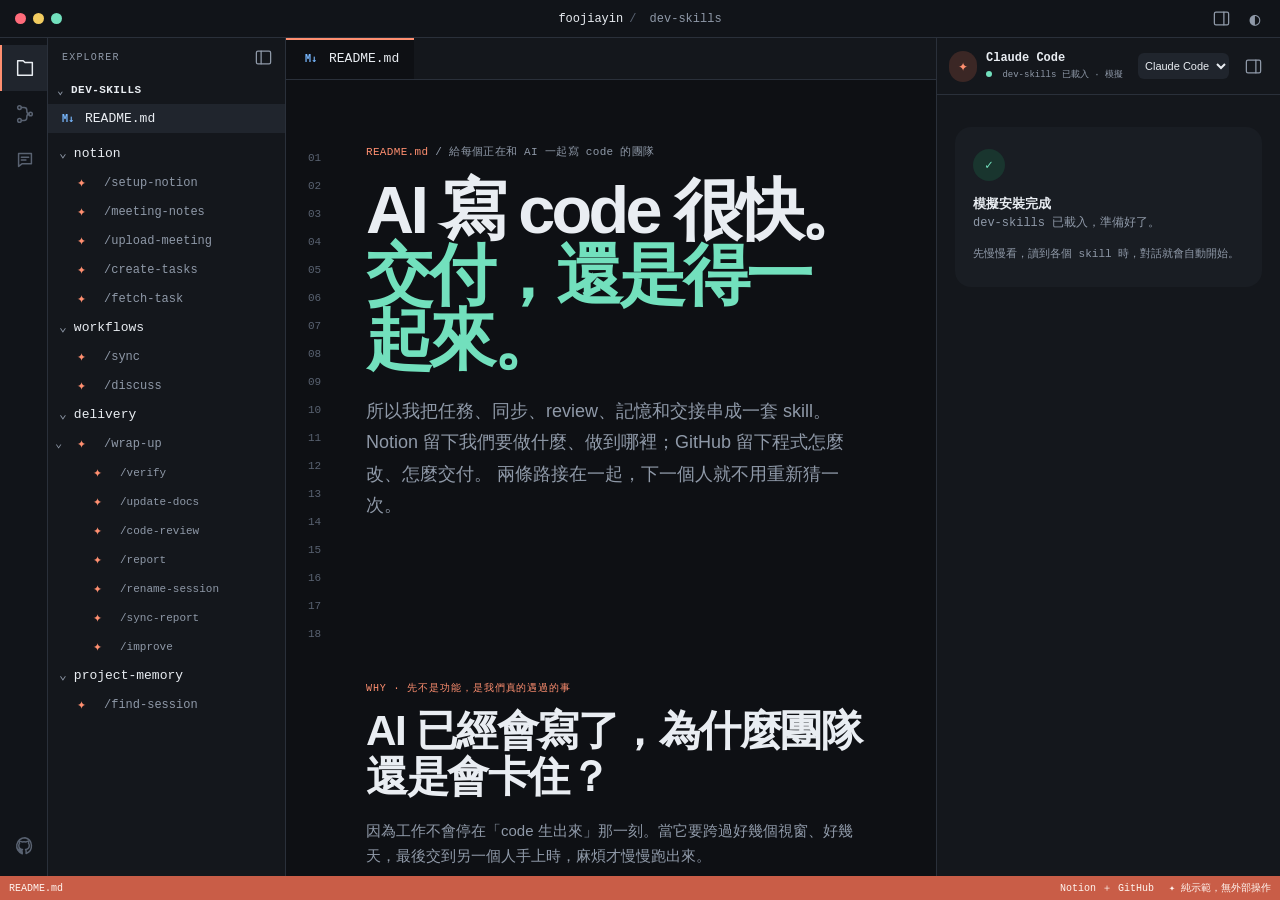
==== docs/site/index.html @ 4b20098b "site: publish interactive dev-skills guide" ====
<!DOCTYPE html>
<html lang="zh-Hant">
  <head>
    <meta charset="utf-8" />
    <meta name="viewport" content="width=device-width, initial-scale=1" />
    <meta
      name="description"
      content="dev-skills：把團隊協作護欄裝進 AI coding 工作流。"
    />
    <title>dev-skills — AI coding 的協作工作台</title>
    <link rel="stylesheet" href="styles.css" />
    <link rel="stylesheet" href="markdown-view.css" />
  </head>
  <body>
    <a class="skip-link" href="#workspace">跳到主要內容</a>
    <header class="titlebar">
      <div class="traffic-lights" aria-hidden="true"><i></i><i></i><i></i></div>
      <div class="titlebar__title">
        <span>foojiayin</span><b>/</b> dev-skills
      </div>
      <div class="titlebar__controls">
        <button class="panel-toggle panel-toggle--chat" type="button" data-toggle-panel="chat" aria-controls="claude-chat" aria-expanded="true" aria-label="收合對話欄" title="收合對話欄">
          <svg viewBox="0 0 24 24" aria-hidden="true"><rect x="3" y="4" width="18" height="16" rx="2"/><path d="M15 4v16"/></svg>
        </button>
        <button
          class="theme-toggle"
          type="button"
          aria-label="切換至 Catppuccin Latte"
          title="原版深色 · 切換至 Catppuccin Latte"
        >
          <span aria-hidden="true">◐</span>
        </button>
      </div>
    </header>

    <main id="workspace" class="workspace">
      <aside class="activitybar" aria-label="主要導覽">
        <button
          class="activitybar__button is-active"
          type="button"
          data-toggle-panel="explorer"
          aria-controls="skill-explorer"
          aria-expanded="true"
          aria-label="檔案總管"
          title="檔案總管"
        >
          <svg viewBox="0 0 24 24" aria-hidden="true">
            <path d="M4 4h6l2 2h8v14H4z" />
          </svg>
        </button>
        <button
          class="activitybar__button"
          type="button"
          data-jump="workflow"
          aria-label="工作流程"
          title="工作流程"
        >
          <svg viewBox="0 0 24 24" aria-hidden="true">
            <circle cx="6" cy="5" r="2" />
            <circle cx="18" cy="12" r="2" />
            <circle cx="6" cy="19" r="2" />
            <path
              d="M8 5h3a3 3 0 0 1 3 3v1a3 3 0 0 0 3 3M8 19h3a3 3 0 0 0 3-3v-1a3 3 0 0 1 3-3"
            />
          </svg>
        </button>
        <button
          class="activitybar__button"
          type="button"
          data-jump="chat"
          aria-label="Claude Code 對話"
          title="Claude Code 對話"
        >
          <svg viewBox="0 0 24 24" aria-hidden="true">
            <path d="M5 5h14v11H9l-4 3z" />
            <path d="M8 9h8M8 12h5" />
          </svg>
        </button>
        <a
          class="activitybar__button activitybar__button--bottom"
          href="https://github.com/FooJiaYin/dev-skills"
          target="_blank"
          rel="noreferrer"
          aria-label="開啟 GitHub"
          title="GitHub"
        >
          <svg viewBox="0 0 24 24" aria-hidden="true">
            <path
              d="M12 3a9 9 0 0 0-3 17.5v-2.2c-2.5.5-3-1.1-3-1.1-.4-1-.9-1.3-.9-1.3-.7-.5 0-.5 0-.5.8.1 1.2.8 1.2.8.7 1.2 1.9.9 2.4.7.1-.5.3-.9.6-1.1-2-.2-4.1-1-4.1-4.4 0-1 .3-1.8.9-2.4-.1-.2-.4-1.1.1-2.3 0 0 .7-.2 2.5.9a8.5 8.5 0 0 1 4.5 0c1.7-1.1 2.5-.9 2.5-.9.5 1.2.2 2.1.1 2.3.6.6.9 1.4.9 2.4 0 3.4-2.1 4.2-4.1 4.4.3.3.6.8.6 1.6v2.8A9 9 0 0 0 12 3Z"
            />
          </svg>
        </a>
      </aside>

      <aside class="explorer" id="skill-explorer" aria-label="內容導覽">
        <div class="pane-title">EXPLORER<button class="pane-collapse" type="button" data-toggle-panel="explorer" aria-controls="skill-explorer" aria-expanded="true" aria-label="收合檔案總管" title="收合檔案總管"><svg viewBox="0 0 24 24" aria-hidden="true"><rect x="3" y="4" width="18" height="16" rx="2"/><path d="M9 4v16"/></svg></button></div>
        <div class="repo-name"><span>⌄</span> DEV-SKILLS</div>
        <nav class="file-tree" aria-label="Skill 與相關文件">
          <div class="explorer-shortcuts">
            <a class="file is-active" href="#welcome" data-scene="welcome"
              ><span class="file__icon md-icon" aria-hidden="true">M↓</span
              >README.md</a
            >
          </div>
          <div id="demo-files"></div>
        </nav>
      </aside>

      <section class="editor" aria-label="互動內容">
        <div class="document-bar" role="tablist" aria-label="編輯器文件">
          <div class="editor-tab-item">
            <button
              type="button"
              class="editor-tab"
              id="tab-story"
              role="tab"
              aria-selected="true"
              aria-controls="story-panel"
              data-editor-tab="story"
            >
              <span class="md-icon">M↓</span><span>README.md</span>
            </button>
          </div>
        </div>

        <div
          class="editor__scroll"
          id="story-panel"
          role="tabpanel"
          aria-labelledby="tab-story"
          tabindex="0"
        >
          <section
            class="scene is-active"
            id="welcome"
            data-scene-panel="welcome"
            tabindex="-1"
          >
            <div class="line-numbers" aria-hidden="true">
              01<br />02<br />03<br />04<br />05<br />06<br />07<br />08<br />09<br />10<br />11<br />12<br />13<br />14<br />15<br />16<br />17<br />18
            </div>
            <div class="scene__content hero">
              <div class="eyebrow">
                <span>README.md</span> / 給每個正在和 AI 一起寫 code 的團隊
              </div>
              <h1>AI 寫 code 很快。<br /><em>交付，還是得一起來。</em></h1>
              <p class="hero__lede">
                所以我把任務、同步、review、記憶和交接串成一套 skill。 Notion
                留下我們要做什麼、做到哪裡；GitHub 留下程式怎麼改、怎麼交付。
                兩條路接在一起，下一個人就不用重新猜一次。
              </p>
              <section class="why-block" aria-labelledby="why-title">
                <div class="section-kicker">
                  WHY · 先不是功能，是我們真的遇過的事
                </div>
                <h2 id="why-title">AI 已經會寫了，為什麼團隊還是會卡住？</h2>
                <p>
                  因為工作不會停在「code
                  生出來」那一刻。當它要跨過好幾個視窗、好幾天，最後交到另一個人手上時，麻煩才慢慢跑出來。
                </p>
                <div class="pain-map">
                  <article>
                    <div class="pain-visual pain-visual--files">
                      <i></i><i></i><i></i><b>×</b>
                    </div>

                    <h3>改動突然不見</h3>
                    <p>
                      AI
                      很聽話，但一句「幫我處理」可能讓它選到最快、也最危險的解法。
                    </p>
                  </article>
                  <article>
                    <div class="pain-visual pain-visual--diff">
                      <i></i><i></i><i></i><i></i>
                    </div>

                    <h3>review 開始塞車</h3>
                    <p>code 一下子變多了，真正需要判斷的地方反而更難被看見。</p>
                  </article>
                  <article>
                    <div class="pain-visual pain-visual--memory">
                      <i>A</i><i>…</i><i>?</i>
                    </div>

                    <h3>換個 session 就斷線</h3>
                    <p>昨天談過的取捨、還沒回答的問題，今天又得重新猜一次。</p>
                  </article>
                  <article>
                    <div class="pain-visual pain-visual--board">
                      <i>?</i><i>?</i><i>?</i>
                    </div>

                    <h3>任務還停在昨天</h3>
                    <p>
                      repo
                      裡其實做完了，但團隊看的任務頁沒有結果，也不知道怎麼接。
                    </p>
                  </article>
                </div>
              </section>

              <section class="beliefs" aria-labelledby="beliefs-title">
                <div class="section-kicker">
                  CORE · 我想做的，不是再加一份規定
                </div>
                <h2 id="beliefs-title">把協作變成 AI 真的走得完的路。</h2>
                <div class="belief-system">
                  <div class="belief-system__center">
                    <span>✦</span><b>團隊的工作流</b><small>裝在 AI 身上</small>
                  </div>
                  <article>
                    <b>靠流程，不靠誰剛好記得</b>
                    <p>開工、驗證、交接都有下一步。</p>
                  </article>
                  <article>
                    <b>不只把事情做好，也交付好</b>
                    <p>為多人、多天、多視窗留下接手點。</p>
                  </article>
                  <article>
                    <b>skill 彼此接得起來</b>
                    <p>單獨叫可以，完整走一圈也可以。</p>
                  </article>
                  <article>
                    <b>能算的，就不要叫模型猜</b>
                    <p>狀態、diff、驗證交給程式確認。</p>
                  </article>
                  <article>
                    <b>每次摩擦，都能讓流程變好</b>
                    <p>不是怪人或怪 AI，而是回頭改護欄。</p>
                  </article>
                  <article>
                    <b>跨工具，但脈絡不斷掉</b>
                    <p>Claude Code、Codex、git 和 Notion 接成一段。</p>
                  </article>
                </div>
              </section>

              <div class="lifecycle-heading">
                <div class="section-kicker">
                  WHY · 一份工作，兩條都要接得上的路
                </div>
                <h2>工作從哪裡來，結果就回到哪裡。</h2>
                <p class="scene__intro">
                  需求先進 Notion，帶著背景到 repo 裡工作。GitHub
                  接住程式的同步、檢查與交付，最後把結果帶回原本的任務。
                </p>
              </div>
              <div
                class="lifecycle-graph"
                aria-label="需求進入 Notion，在 repo 工作時分支到 GitHub 操作，成果再回到 Notion"
              >
                <div class="lifecycle-map lifecycle-main-path">
                  <article class="lifecycle-node lifecycle-node--source">
                    <i>會</i><b>會議／需求</b><small>一句承諾先有出處</small>
                  </article>
                  <div class="lifecycle-command">
                    <span>→</span>/create-tasks
                  </div>
                  <article class="lifecycle-node lifecycle-node--notion">
                    <i>N</i><b>Notion task</b><small>背景與選定方案</small>
                  </article>
                  <div class="lifecycle-command"><span>→</span>/fetch-task</div>
                  <article class="lifecycle-node lifecycle-node--work">
                    <i>⌘</i><b>在 repo 工作</b><small>帶著脈絡動手</small>
                  </article>
                  <div class="lifecycle-command">
                    <span>→</span>/sync-report
                  </div>
                  <article class="lifecycle-node lifecycle-node--result">
                    <i>✓</i><b>結果回到 Notion</b
                    ><small>報告 · 進度 · GitHub 連結</small>
                  </article>
                </div>
                <svg
                  class="lifecycle-branch-lines"
                  viewBox="0 0 1000 420"
                  preserveAspectRatio="none"
                  aria-hidden="true"
                >
                  <defs>
                    <marker
                      id="branch-arrow"
                      viewBox="0 0 10 10"
                      refX="8"
                      refY="5"
                      markerWidth="6"
                      markerHeight="6"
                      orient="auto-start-reverse"
                    >
                      <path d="M 0 0 L 10 5 L 0 10 z" fill="currentColor" />
                    </marker>
                  </defs>
                  <path
                    class="branch-out"
                    d="M 640 146 V 174 Q 640 192 620 192 H 176 Q 158 192 158 210 V 257"
                    marker-end="url(#branch-arrow)"
                  />
                  <path
                    class="branch-back"
                    d="M 842 262 V 230 Q 842 217 867 217 H 914 Q 938 217 938 193 V 153"
                    marker-end="url(#branch-arrow)"
                  />
                  <circle cx="640" cy="146" r="4" />
                </svg>
                <div class="github-branch-caption">
                  <span>⑂</span><b>GitHub</b
                  ><small>在 repo 工作時，也接上團隊的程式進度</small>
                </div>
                <div class="github-branch-path">
                  <article class="branch-node">
                    <i>↻</i><b>開工同步</b><small>/sync</small>
                    <p>拿到隊友的最新進度</p>
                  </article>
                  <span class="branch-step-arrow">→</span>
                  <article class="branch-node">
                    <i>✦</i><b>實作與檢查</b
                    ><small>/verify · /code-review</small>
                    <p>修改與證據一起留下</p>
                  </article>
                  <span class="branch-step-arrow">→</span>
                  <article class="branch-node branch-node--done">
                    <i>⑂</i><b>commit／PR</b><small>/wrap-up</small>
                    <p>把這輪成果交出去</p>
                  </article>
                </div>
                <div class="branch-return-label">
                  ↗ 程式版本與檢查結果，接回原任務
                </div>
                <div class="lifecycle-return">
                  <span>下一次工作，從更新後的任務繼續</span>
                </div>
              </div>
              <p class="lifecycle-note">
                例如：Notion 已回填，不代表程式已 push；GitHub 已開
                PR，也不代表正式網站已部署。流程會把這些分開交代。
              </p>
              <div class="status-strip" aria-label="專案狀態">
                <span><i class="status-icon">✓</i> safe defaults</span>
                <span><i class="status-icon">⌘</i> Claude Code + Codex</span>
                <span><i class="status-icon">↻</i> 從摩擦持續改進</span>
              </div>
            </div>
          </section>

          <div id="demo-chapters"></div>
          <noscript
            ><p class="scene__intro">
              請啟用 JavaScript，以閱讀全部 skill 示範與自動播放對話。
            </p></noscript
          >
        </div>
        <div class="editor-documents"></div>
      </section>

      <aside
        class="agent-panel is-reading"
        id="claude-chat"
        aria-label="Claude Code 對話示意"
      >
        <div class="chat-header">
          <div class="chat-header__mark">✦</div>
          <div>
            <b class="chat-host-name">Claude Code</b
            ><small><i></i> dev-skills 已載入 · 模擬</small>
          </div>
          <label class="host-picker"
            ><span class="sr-only">切換對話示範工具</span
            ><select data-host-picker>
              <option value="claude">Claude Code</option>
              <option value="codex">Codex</option>
            </select></label
          >
          <button
            type="button"
            class="chat-reset"
            aria-label="重新播放這個 demo"
            title="重新播放"
          >
            ↻
          </button>
          <button class="chat-panel-close" type="button" data-toggle-panel="chat" aria-controls="claude-chat" aria-expanded="true" aria-label="收合對話欄" title="收合對話欄"><svg viewBox="0 0 24 24" aria-hidden="true"><rect x="3" y="4" width="18" height="16" rx="2"/><path d="M15 4v16"/></svg></button>
        </div>
        <div class="chat-context">
          <span>正在示範</span><b id="chat-skill"></b>
        </div>
        <div class="chat-lifecycle" aria-label="目前所在的工作階段">
          <span
            data-stage="source"
            title="會議與需求"
            aria-label="會議與需求"
          ></span
          ><span data-stage="task" title="任務" aria-label="任務"></span
          ><span
            data-stage="work"
            title="實作與檢查"
            aria-label="實作與檢查"
          ></span
          ><span data-stage="result" title="交付" aria-label="交付"></span>
        </div>
        <div class="chat-ready" role="status">
          <span class="ready-mark" aria-hidden="true">✓</span
          ><b>模擬安裝完成</b>
          <p>dev-skills 已載入，準備好了。</p>
          <small>先慢慢看，讀到各個 skill 時，對話就會自動開始。</small>
        </div>
        <div
          class="chat-thread"
          role="log"
          aria-label="示範對話"
          aria-live="off"
        ></div>
        <div class="chat-playback">
          <button type="button" class="chat-pause">暫停</button
          ><button type="button" class="chat-complete">立即顯示完整對話</button>
        </div>
        <div class="chat-compose">
          <span>›</span>
          <div>使用者輸入也會自動演出</div>
        </div>
        <p class="chat-source">
          琢奧 ERP 示範對話 · 資料皆為虛構，不會執行真實操作。
        </p>
        <div class="sr-only playback-announcement" aria-live="polite"></div>
      </aside>
    </main>

    <footer class="statusbar">
      <div>
        <span id="status-page" hidden></span><span id="demo-progress">README.md</span><span id="status-skill" hidden></span>
      </div>
      <div><span>Notion ＋ GitHub</span><span>✦ 純示範，無外部操作</span></div>
    </footer>
    <template id="review-team-template">
      <div class="review-team">
        <article class="role-card" style="--role-color: var(--orange)">
          <header>
            <svg class="role-portrait" viewBox="0 0 76 84" aria-hidden="true">
              <rect
                width="76"
                height="84"
                rx="18"
                fill="currentColor"
                opacity=".13"
              />
              <path d="M8 84Q10 61 30 61H46Q67 62 69 84" fill="currentColor" />
              <path d="M31 53V65Q38 73 45 65V53" fill="#c98f72" />
              <ellipse cx="38" cy="36" rx="19" ry="24" fill="#edbd9d" />
              <path
                d="M18 31Q16 8 38 10Q60 9 58 33L51 22L24 24Z"
                fill="#34343e"
              />
              <path
                d="M29 37h2m14 0h2"
                stroke="#34343e"
                stroke-width="3"
                stroke-linecap="round"
              />
              <path
                d="M33 48q5 4 10 0"
                stroke="#865849"
                stroke-width="2"
                fill="none"
                stroke-linecap="round"
              />
              <g fill="none" stroke="#34343e" stroke-width="1.8">
                <rect x="23" y="32" width="13" height="11" rx="4" />
                <rect x="40" y="32" width="13" height="11" rx="4" />
                <path d="M36 36h4" />
              </g>
            </svg>
            <div>
              <h3>錯誤與安全</h3>
              <p>輸入、權限、失敗處理</p>
            </div>
          </header>
        </article>
        <article class="role-card" style="--role-color: var(--mint)">
          <header>
            <svg class="role-portrait" viewBox="0 0 76 84" aria-hidden="true">
              <rect
                width="76"
                height="84"
                rx="18"
                fill="currentColor"
                opacity=".13"
              />
              <path d="M8 84Q10 61 30 61H46Q67 62 69 84" fill="currentColor" />
              <path d="M31 53V65Q38 73 45 65V53" fill="#c98f72" />
              <ellipse cx="38" cy="36" rx="19" ry="24" fill="#c98f72" />
              <path
                d="M17 53V28Q17 7 38 10Q62 7 60 31V55L51 44V25L24 26V46Z"
                fill="#34343e"
              />
              <path
                d="M29 37h2m14 0h2"
                stroke="#34343e"
                stroke-width="3"
                stroke-linecap="round"
              />
              <path
                d="M33 48q5 4 10 0"
                stroke="#865849"
                stroke-width="2"
                fill="none"
                stroke-linecap="round"
              />
            </svg>
            <div>
              <h3>程式品質</h3>
              <p>結構、重複、維護</p>
            </div>
          </header>
        </article>
        <article class="role-card" style="--role-color: var(--blue)">
          <header>
            <svg class="role-portrait" viewBox="0 0 76 84" aria-hidden="true">
              <rect
                width="76"
                height="84"
                rx="18"
                fill="currentColor"
                opacity=".13"
              />
              <path d="M8 84Q10 61 30 61H46Q67 62 69 84" fill="currentColor" />
              <path d="M31 53V65Q38 73 45 65V53" fill="#c98f72" />
              <ellipse cx="38" cy="36" rx="19" ry="24" fill="#edbd9d" />
              <path
                d="M18 29L20 16L31 19L36 9L45 16L54 14L59 31L49 23L23 29Z"
                fill="#34343e"
              />
              <path
                d="M29 37h2m14 0h2"
                stroke="#34343e"
                stroke-width="3"
                stroke-linecap="round"
              />
              <path
                d="M33 48q5 4 10 0"
                stroke="#865849"
                stroke-width="2"
                fill="none"
                stroke-linecap="round"
              />
            </svg>
            <div>
              <h3>專案規則</h3>
              <p>檔案位置、命名、慣例</p>
            </div>
          </header>
        </article>
        <article class="role-card" style="--role-color: var(--violet)">
          <header>
            <svg class="role-portrait" viewBox="0 0 76 84" aria-hidden="true">
              <rect
                width="76"
                height="84"
                rx="18"
                fill="currentColor"
                opacity=".13"
              />
              <path d="M8 84Q10 61 30 61H46Q67 62 69 84" fill="currentColor" />
              <path d="M31 53V65Q38 73 45 65V53" fill="#c98f72" />
              <ellipse cx="38" cy="36" rx="19" ry="24" fill="#c98f72" />
              <path
                d="M17 31Q12 20 21 15Q22 6 33 11Q47 5 51 14Q65 15 58 32L50 22L25 24Z"
                fill="#34343e"
              />
              <path
                d="M29 37h2m14 0h2"
                stroke="#34343e"
                stroke-width="3"
                stroke-linecap="round"
              />
              <path
                d="M33 48q5 4 10 0"
                stroke="#865849"
                stroke-width="2"
                fill="none"
                stroke-linecap="round"
              />
            </svg>
            <div>
              <h3>計畫對照</h3>
              <p>需求與實作是否一致</p>
            </div>
          </header>
        </article>
        <article class="role-card" style="--role-color: var(--yellow)">
          <header>
            <svg class="role-portrait" viewBox="0 0 76 84" aria-hidden="true">
              <rect
                width="76"
                height="84"
                rx="18"
                fill="currentColor"
                opacity=".13"
              />
              <path d="M8 84Q10 61 30 61H46Q67 62 69 84" fill="currentColor" />
              <path d="M31 53V65Q38 73 45 65V53" fill="#c98f72" />
              <ellipse cx="38" cy="36" rx="19" ry="24" fill="#edbd9d" />
              <path
                d="M17 29Q19 11 36 11Q58 8 59 31L52 22L24 27Z"
                fill="#34343e"
              />
              <path
                d="M29 37h2m14 0h2"
                stroke="#34343e"
                stroke-width="3"
                stroke-linecap="round"
              />
              <path
                d="M33 48q5 4 10 0"
                stroke="#865849"
                stroke-width="2"
                fill="none"
                stroke-linecap="round"
              />
              <g fill="none" stroke="#34343e" stroke-width="1.8">
                <rect x="23" y="32" width="13" height="11" rx="4" />
                <rect x="40" y="32" width="13" height="11" rx="4" />
                <path d="M36 36h4" />
              </g>
            </svg>
            <div>
              <h3>修改脈絡</h3>
              <p>歷史決定與影響</p>
            </div>
          </header>
        </article>
        <article class="role-card" style="--role-color: var(--danger)">
          <header>
            <svg class="role-portrait" viewBox="0 0 76 84" aria-hidden="true">
              <rect
                width="76"
                height="84"
                rx="18"
                fill="currentColor"
                opacity=".13"
              />
              <path d="M8 84Q10 61 30 61H46Q67 62 69 84" fill="currentColor" />
              <path d="M31 53V65Q38 73 45 65V53" fill="#c98f72" />
              <ellipse cx="38" cy="36" rx="19" ry="24" fill="#c98f72" />
              <path
                d="M20 30Q15 14 32 11L53 14L60 28L52 25L26 28Z"
                fill="#34343e"
              />
              <path
                d="M29 37h2m14 0h2"
                stroke="#34343e"
                stroke-width="3"
                stroke-linecap="round"
              />
              <path
                d="M33 48q5 4 10 0"
                stroke="#865849"
                stroke-width="2"
                fill="none"
                stroke-linecap="round"
              />
              <path
                d="M15 39V29a23 23 0 0 1 46 0v10M15 36v10m46-10v10"
                stroke="currentColor"
                stroke-width="5"
                fill="none"
              />
            </svg>
            <div>
              <h3>效能</h3>
              <p>資料量與等待時間</p>
            </div>
          </header>
        </article>
      </div>
    </template>
    <script src="demos/setup-notion.js"></script>
    <script src="demos/meeting-notes.js"></script>
    <script src="demos/upload-meeting.js"></script>
    <script src="demos/create-tasks.js"></script>
    <script src="demos/sync.js"></script>
    <script src="demos/fetch-task.js"></script>
    <script src="demos/discuss.js"></script>
    <script src="demos/wrap-up.js"></script>
    <script src="demos/verify.js"></script>
    <script src="demos/update-docs.js"></script>
    <script src="demos/code-review.js"></script>
    <script src="demos/report.js"></script>
    <script src="demos/rename-session.js"></script>
    <script src="demos/sync-report.js"></script>
    <script src="demos/find-session.js"></script>
    <script src="demos/improve.js"></script>
    <script src="visuals.js"></script>
    <script src="methods.js"></script>
    <script src="markdown-view.js"></script>
    <script src="app.js"></script>
  </body>
</html>
---- docs/site/styles.css ----
:root {
  /* Original dark palette: charcoal, coral and mint. */
  --bg: #0e1014;
  --chrome: #111419;
  --panel: #14171c;
  --panel-2: #191d23;
  --panel-3: #20252d;
  --border: #2a303a;
  --text: #e9edf2;
  --muted: #8f99a8;
  --faint: #596271;
  --accent: #ff8f70;
  --mint: #72e0bd;
  --blue: #78b8ff;
  --yellow: #f2cc60;
  --danger: #ff6b7a;
  --orange: #f1b68e;
  --violet: #d5b2dc;
  --on-accent: #25110d;
  --on-color: #0b211a;
  --status-bg: #c95d47;
  --status-text: #fff5f0;
  --sidebar: 238px;
  --agent: 344px;
  --activity: 48px;
  --titlebar: 38px;
  --statusbar: 24px;
  color-scheme: dark;
}

* { box-sizing: border-box; }
html { height: 100%; scroll-behavior: smooth; }
body {
  --accent-soft: color-mix(in srgb, var(--accent) 12%, var(--panel));
  --mint-soft: color-mix(in srgb, var(--mint) 12%, var(--panel));
  --blue-soft: color-mix(in srgb, var(--blue) 12%, var(--panel));
  --yellow-soft: color-mix(in srgb, var(--yellow) 12%, var(--panel));
  --danger-soft: color-mix(in srgb, var(--danger) 12%, var(--panel));
  --accent-border: color-mix(in srgb, var(--accent) 45%, var(--border));
  --mint-border: color-mix(in srgb, var(--mint) 45%, var(--border));
  margin: 0;
  height: 100%;
  overflow: hidden;
  color: var(--text);
  background: var(--bg);
  font-family: ui-monospace, SFMono-Regular, Menlo, Monaco, Consolas, "Liberation Mono", monospace;
  font-size: 13px;
}
button, input { font: inherit; }
button, a { -webkit-tap-highlight-color: transparent; }
button { color: inherit; }
.skip-link { position: fixed; top: -100px; left: 12px; z-index: 100; background: var(--mint); color: var(--on-color); padding: 8px 12px; }
.skip-link:focus { top: 8px; }

.titlebar {
  height: var(--titlebar);
  display: grid;
  grid-template-columns: 120px 1fr 120px;
  align-items: center;
  border-bottom: 1px solid var(--border);
  background: var(--chrome);
  user-select: none;
}
.traffic-lights { display: flex; gap: 7px; padding-left: 15px; }
.traffic-lights i { width: 11px; height: 11px; border-radius: 50%; background: var(--danger); }
.traffic-lights i:nth-child(2) { background: var(--yellow); }
.traffic-lights i:nth-child(3) { background: var(--mint); }
.titlebar__title { justify-self: center; color: var(--muted); font-size: 12px; }
.titlebar__title span { color: var(--text); }
.titlebar__title b { color: var(--faint); font-weight: 400; margin: 0 6px; }
.titlebar__controls { justify-self: end; display: flex; align-items: center; gap: 4px; padding-right: 10px; }
.theme-toggle { border: 0; background: none; color: var(--muted); width: 30px; height: 28px; cursor: pointer; font-size: 18px; }
.theme-toggle:hover { color: var(--text); }
.panel-toggle, .pane-collapse, .chat-panel-close { display: grid; place-items: center; width: 30px; height: 30px; padding: 5px; border: 0; border-radius: 5px; background: transparent; color: var(--muted); cursor: pointer; }
.panel-toggle:hover, .pane-collapse:hover, .chat-panel-close:hover { background: var(--panel-3); color: var(--text); }
.panel-toggle svg, .pane-collapse svg, .chat-panel-close svg { width: 19px; height: 19px; fill: none; stroke: currentColor; stroke-width: 1.6; stroke-linecap: round; stroke-linejoin: round; }

.workspace {
  --explorer-track: var(--sidebar);
  --agent-track: var(--agent);
  height: calc(100vh - var(--titlebar) - var(--statusbar));
  display: grid;
  grid-template-columns: var(--activity) var(--explorer-track) minmax(0, 1fr) var(--agent-track);
  grid-template-rows: minmax(0, 1fr);
  grid-template-areas: "activity explorer editor agent";
}
.activitybar { grid-area: activity; background: var(--chrome); border-right: 1px solid var(--border); display: flex; flex-direction: column; align-items: center; padding: 7px 0; }
.activitybar__button { width: 47px; height: 46px; border: 0; border-left: 2px solid transparent; background: none; display: grid; place-items: center; color: var(--faint); cursor: pointer; text-decoration: none; }
.activitybar__button svg { width: 22px; height: 22px; fill: none; stroke: currentColor; stroke-width: 1.6; stroke-linecap: round; stroke-linejoin: round; }
.activitybar__button:hover { color: var(--text); }
.activitybar__button.is-active { color: var(--text); border-left-color: var(--accent); background: var(--panel-3); }
.activitybar__button--bottom { margin-top: auto; }

.explorer { grid-area: explorer; background: var(--panel); border-right: 1px solid var(--border); display: flex; flex-direction: column; min-height: 0; }
.pane-title { height: 38px; display: flex; align-items: center; justify-content: space-between; padding: 0 7px 0 14px; color: var(--muted); font-size: 10px; letter-spacing: .12em; }
.repo-name { height: 28px; display: flex; align-items: center; gap: 7px; padding: 0 9px; font-size: 11px; font-weight: 700; letter-spacing: .04em; }
.repo-name span, .folder span { color: var(--muted); }
.file-tree { flex: 1; overflow-y: auto; }
.file, .folder { height: 29px; width: 100%; display: flex; align-items: center; gap: 7px; padding: 0 10px; border: 0; background: transparent; color: var(--muted); text-align: left; white-space: nowrap; cursor: pointer; }
.file:hover, .file.is-active { color: var(--text); background: var(--panel-3); }
.folder { color: var(--text); cursor: default; padding-left: 11px; }
.file--nested { padding-left: 29px; }
.file__icon { width: 20px; font-weight: 800; font-size: 10px; }
.file__icon--md { color: var(--blue); }
.file__icon--skill { color: var(--accent); font-size: 15px; }
.file__icon--log { color: var(--yellow); font-size: 14px; }
.file__icon--json { color: var(--mint); }
.explorer__note { margin: 12px; padding: 10px; display: flex; align-items: center; gap: 8px; border: 0; background: var(--panel-2); color: var(--muted); font-size: 10px;  border-radius: 16px; }
.live-dot { width: 7px; height: 7px; border-radius: 50%; background: var(--mint); box-shadow: 0 0 0 3px var(--mint-soft); }

.editor { grid-area: editor; width: min(100%, calc(100vw - var(--activity) - var(--sidebar) - var(--agent))); justify-self: start; min-width: 0; min-height: 0; display: flex; flex-direction: column; background: var(--bg); }
.document-bar { min-height: 38px; display: flex; align-items: center; gap: 9px; padding: 0 15px; border-bottom: 1px solid var(--border); background: var(--panel); }
.document-bar__hint { margin-left: auto; color: var(--muted); font-size: 10px; }
.md-icon { color: var(--blue); font-size: 10px; font-weight: 800; }
.editor__scroll { flex: 1; overflow: auto; position: relative; overflow-anchor: none; }
.scene { min-height: 100%; position: relative; padding: clamp(28px, 5vw, 72px) clamp(30px, 5vw, 78px) 60px 80px;  scroll-margin-top: 38px; }
#welcome.scene { animation: scene-in .32s ease-out; }
@keyframes scene-in { from { opacity: 0; transform: translateY(6px); } to { opacity: 1; transform: none; } }
.line-numbers { position: absolute; left: 22px; top: clamp(28px, 5vw, 72px); color: var(--faint); line-height: 28px; text-align: right; user-select: none; font-size: 11px; }
.scene__content { max-width: 900px; margin: 0 auto; }
.eyebrow { color: var(--muted); font-size: 11px; letter-spacing: .03em; margin-bottom: 19px; }
.eyebrow span { color: var(--accent); }
h1, h2, h3, p { margin-top: 0; }
h1 { margin-bottom: 22px; font-family: -apple-system, BlinkMacSystemFont, "Segoe UI", sans-serif; font-size: clamp(40px, 5.2vw, 76px); line-height: .98; letter-spacing: -.055em; font-weight: 750; max-width: 880px; }
h1 em { color: var(--mint); font-style: normal; }
h2 { margin-bottom: 17px; font-family: -apple-system, BlinkMacSystemFont, "Segoe UI", sans-serif; font-size: clamp(28px, 3.3vw, 50px); line-height: 1.1; letter-spacing: -.035em; max-width: 780px; }
.hero__lede, .scene__intro { max-width: 720px; color: var(--muted); font-family: -apple-system, BlinkMacSystemFont, "Segoe UI", sans-serif; font-size: 16px; line-height: 1.75; }
.hero__lede { font-size: 18px; max-width: 760px; }
.scene__intro code, .guardrail code { color: var(--mint); background: var(--mint-soft); padding: 2px 5px; }
.hero__actions { display: flex; align-items: center; gap: 23px; margin: 30px 0 38px; }
.primary-action { border: 0; background: var(--accent); color: var(--on-accent); font-weight: 800; padding: 11px 15px; cursor: pointer; border-radius: 10px; box-shadow: 0 6px 22px color-mix(in srgb, var(--accent) 14%, transparent); }
.primary-action:hover { filter: brightness(1.08); }
.primary-action span { margin-right: 7px; }
.text-action { border: 0; background: none; color: var(--text); cursor: pointer;  padding: 8px 1px; }
.text-action span { color: var(--mint); }
.before-after { display: grid; grid-template-columns: 1fr 34px 1fr; align-items: stretch; margin-top: 10px; }
.diff-card { border: 1px solid var(--border); background: var(--panel); min-width: 0; }
.diff-card header { padding: 11px 13px; border-bottom: 1px solid var(--border); color: var(--muted); }
.diff-mark { display: inline-grid; place-items: center; width: 18px; height: 18px; margin-right: 7px; }
.diff-card--before .diff-mark { color: var(--danger); background: var(--danger-soft); }
.diff-card--after .diff-mark { color: var(--mint); background: var(--mint-soft); }
.code-row { display: grid; grid-template-columns: 32px minmax(0,1fr); padding: 8px 10px; }
.code-row b { color: var(--faint); font-weight: 400; }
.code-row code { color: var(--muted); white-space: normal; }
.diff-card--before .code-row:nth-child(3) { background: var(--danger-soft); }
.diff-card--after .code-row:nth-child(4) { background: var(--mint-soft); }
.transform-arrow { display: grid; place-items: center; color: var(--accent); font-size: 20px; }
.status-strip { display: flex; flex-wrap: wrap; gap: 23px; margin-top: 20px; color: var(--muted); font-size: 11px; }
.status-strip span { display: flex; align-items: center; gap: 7px; }
.status-icon { width: 19px; height: 19px; display: inline-grid; place-items: center; background: var(--panel-3); color: var(--mint); font-style: normal; }

.why-block, .beliefs { margin-top: clamp(104px, 10vw, 136px); padding-top: 31px; }
.section-kicker { margin-bottom: 13px; color: var(--accent); font-size: 10px; letter-spacing: .09em; }
.why-block > p { max-width: 700px; color: var(--muted); font-family: -apple-system, BlinkMacSystemFont, "Segoe UI", sans-serif; font-size: 15px; line-height: 1.7; }
.pain-map { display: grid; grid-template-columns: repeat(4, 1fr); gap: 18px; margin-top: 27px; }
.pain-map article { min-width: 0; min-height: 238px; padding: 20px; border: 0; background: var(--panel-2);  border-radius: 16px; }
.pain-map article > span { color: var(--faint); font-size: 9px; }
.pain-map h3 { margin: 10px 0 7px; font-family: -apple-system, BlinkMacSystemFont, "Segoe UI", sans-serif; font-size: 15px; }
.pain-map p { color: var(--muted); font-family: -apple-system, BlinkMacSystemFont, "Segoe UI", sans-serif; font-size: 12px; line-height: 1.55; }
.pain-visual { height: 82px; margin-bottom: 13px; position: relative; overflow: hidden;  }
.pain-visual--files i { position: absolute; width: 47px; height: 56px; border: 0; border-radius: 6px; background: var(--blue-soft); box-shadow: 0 6px 12px color-mix(in srgb, var(--bg) 45%, transparent); }
.pain-visual--files i:nth-child(1) { left: 9px; top: 10px; }
.pain-visual--files i:nth-child(2) { left: 28px; top: 15px; }
.pain-visual--files i:nth-child(3) { left: 47px; top: 20px; opacity: .18; transform: translateY(22px); }
.pain-visual--files b { position: absolute; right: 13px; top: 19px; color: var(--danger); font-size: 30px; font-weight: 400; }
.pain-visual--diff { display: flex; align-items: end; gap: 5px; padding: 11px 5px; }
.pain-visual--diff i { width: 15%; background: var(--accent); opacity: .5;  border-radius: 5px 5px 0 0; }
.pain-visual--diff i:nth-child(1) { height: 17px; }
.pain-visual--diff i:nth-child(2) { height: 31px; }
.pain-visual--diff i:nth-child(3) { height: 47px; }
.pain-visual--diff i:nth-child(4) { height: 64px; opacity: 1; }
.pain-visual--memory { display: flex; align-items: center; justify-content: space-around; }
.pain-visual--memory i { width: 35px; height: 35px; display: grid; place-items: center; border: 0; border-radius: 10px; background: var(--blue-soft); color: var(--blue); font-style: normal; }
.pain-visual--memory i:nth-child(2) { border: 0; color: var(--faint); }
.pain-visual--memory i:nth-child(3) { background: var(--yellow-soft); color: var(--yellow); }
.pain-visual--board { display: flex; gap: 6px; align-items: center; }
.pain-visual--board i { flex: 1; height: 53px; padding: 7px; border-radius: 7px; background: var(--panel-3); color: var(--faint); font-style: normal; text-align: right; }
.pain-visual--board i:nth-child(2) { transform: translateY(8px); }

.belief-system { margin-top: 28px; display: grid; grid-template-columns: repeat(3, 1fr); gap: 20px; position: relative; }
.belief-system__center { grid-column: 1 / -1; min-height: 110px; display: flex; align-items: center; justify-content: center; flex-direction: column; border: 0; background: var(--accent-soft); position: relative;  border-radius: 16px; }
.belief-system__center::after { content: none; }
.belief-system__center span { color: var(--accent); font-size: 22px; }
.belief-system__center b { margin: 7px 0 4px; font-family: -apple-system, BlinkMacSystemFont, "Segoe UI", sans-serif; font-size: 18px; }
.belief-system__center small { color: var(--muted); }
.belief-system article { min-height: 116px; padding: 18px; border: 0; background: transparent;  border-radius: 16px; }
.belief-system article > span { color: var(--accent); font-size: 9px; }
.belief-system article b { display: block; margin: 8px 0 6px; font-family: -apple-system, BlinkMacSystemFont, "Segoe UI", sans-serif; font-size: 13px; }
.belief-system article p { margin: 0; color: var(--muted); line-height: 1.5; font-size: 10px; }

.lifecycle-heading { margin-top: clamp(104px, 10vw, 136px); padding-top: 31px; }
.lifecycle-map { display: grid; grid-template-columns: 1fr 70px 1fr 70px 1fr 70px 1fr; gap: 0; align-items: center; margin: 30px 0 22px; padding: 28px 0 53px; position: relative; }
.lifecycle-track { position: absolute; left: 7%; right: 7%; top: 50%; height: 1px; background: var(--border); }
.lifecycle-node { min-width: 0; min-height: 145px; padding: 12px 9px; position: relative; z-index: 1; display: flex; flex-direction: column; align-items: center; justify-content: center; border: 0; background: var(--panel); text-align: center;  border-radius: 16px; }
.lifecycle-node > span { position: absolute; top: 8px; left: 8px; color: var(--faint); font-size: 8px; }
.lifecycle-node i { width: 37px; height: 37px; margin-bottom: 10px; display: grid; place-items: center; background: var(--panel-3); color: var(--blue); font-style: normal; font-weight: 800;  border-radius: 9px; }
.lifecycle-node b { font-size: 11px; }
.lifecycle-node small { color: var(--muted); margin-top: 6px; font-size: 8px; }
.lifecycle-node--notion, .lifecycle-node--result { border-color: var(--mint-border); background: var(--mint-soft); }
.lifecycle-node--notion i, .lifecycle-node--result i { background: var(--mint); color: var(--on-color); }
.lifecycle-command { position: relative; z-index: 2; padding: 4px 2px; background: var(--bg); color: var(--accent); text-align: center; font-size: 8px; }
.lifecycle-return { position: absolute; left: 12%; right: 12%; bottom: 2px; height: 31px;  text-align: center; }
.lifecycle-return::before, .lifecycle-return::after { content: none; }
.lifecycle-return::before { left: -1px; }
.lifecycle-return::after { right: -1px; }
.lifecycle-return span::before { content: "↶"; color: var(--mint); font-size: 20px; }
.lifecycle-return span { position: relative; top: 22px; padding: 0 7px; background: var(--bg); color: var(--faint); font-size: 8px;  display: inline-flex; align-items: center; gap: 8px; }

.flow-visual { display: grid; grid-template-columns: 1fr 72px 1fr 72px 1.1fr; align-items: center; margin: 38px 0 28px; }
.flow-node { min-height: 112px; padding: 15px; border: 0; background: var(--panel); display: flex; flex-direction: column; justify-content: center;  border-radius: 16px; }
.flow-node span { color: var(--muted); font-size: 10px; text-transform: uppercase; }
.flow-node b { margin: 7px 0; font-size: 14px; }
.flow-node small { color: var(--yellow); }
.flow-node--safe { border-color: var(--mint-border); background: var(--mint-soft); }
.flow-node--safe small { color: var(--mint); }
.flow-connector { text-align: center; color: var(--faint); }
.flow-connector i { display: block; height: 1px; background: var(--faint); position: relative; margin-bottom: 9px; }
.flow-connector i::after { content: ""; position: absolute; right: 0; top: -3px; border-left: 6px solid var(--faint); border-top: 3px solid transparent; border-bottom: 3px solid transparent; }
.flow-connector small { font-size: 9px; }
.guardrail { display: flex; gap: 14px; max-width: 740px; padding: 16px; margin-bottom: 27px;  background: var(--yellow-soft);  border-radius: 12px; }
.guardrail__icon { width: 24px; height: 24px; flex: 0 0 24px; display: grid; place-items: center; color: var(--on-color); background: var(--yellow); font-weight: 900;  border-radius: 9px; }
.guardrail b { font-family: -apple-system, BlinkMacSystemFont, "Segoe UI", sans-serif; font-size: 15px; }
.guardrail p { color: var(--muted); margin: 5px 0 0; line-height: 1.55; }

.wrap-modes { display: grid; gap: 24px; margin: 30px 0; }
.wrap-mode { padding: 28px; border: 0; background: var(--panel-2);  border-radius: 16px; }
.wrap-mode header { display: flex; align-items: flex-start; gap: 14px; margin-bottom: 22px; }
.mode-number { padding: 8px; background: var(--accent-soft); color: var(--accent);  border-radius: 9px; }
.wrap-mode--full .mode-number { background: var(--mint-soft); color: var(--mint); }
.wrap-mode h3 { margin: 0 0 9px; font-size: 23px; }
.wrap-mode h3 small { display: block; margin-top: 5px; font-size: 14px; font-weight: 500; color: var(--text); }
.wrap-mode header p, .mode-footnote { color: var(--muted); line-height: 1.7; margin: 0; }
.mode-steps { list-style: none; padding: 0 0 0 13px; margin: 0 0 20px 4px; border-left: 1px solid var(--border); }
.mode-steps li { position: relative; padding: 0 0 20px 9px; display: grid; gap: 7px; }
.mode-steps li:last-child { padding-bottom: 0; }
.mode-steps li::before { content: ""; position: absolute; left: -17px; top: 4px; width: 7px; height: 7px; background: var(--accent); border-radius: 50%; }
.wrap-mode--full .mode-steps li::before { background: var(--mint); }
.mode-steps code { color: var(--text); overflow-wrap: anywhere; }
.mode-steps .mode-step--skipped, .mode-steps .mode-step--skipped code { color: var(--faint); }
.mode-steps .mode-step--skipped::before { background: var(--faint); }
.mode-step--skipped s { text-decoration-thickness: 1px; }
.mode-steps span { color: var(--muted); line-height: 1.65; font-family: -apple-system, BlinkMacSystemFont, "Segoe UI", sans-serif; font-size: 14px; }
.mode-step--notion code { color: var(--mint); }
.mode-footnote { padding-top: 15px; border-top: 1px solid var(--border); font-size: 11px; }
.review-handoff { display: grid; gap: 12px; justify-items: center; margin: 32px 0 20px; color: var(--muted); }
.review-handoff code { padding: 12px 24px; border: 0; background: var(--panel); color: var(--text);  border-radius: 16px; }
.review-handoff span, .review-summary > span { font-size: 11px; color: var(--muted); }
.review-team { display: grid; grid-template-columns: repeat(2, minmax(0, 1fr)); gap: 22px; }
.role-card { min-width: 0; padding: 26px; border: 0;  background: color-mix(in srgb, var(--role-color) 6%, var(--panel-2));  border-radius: 16px; }
.role-card header { display: flex; gap: 13px; align-items: center; }
.role-portrait { width: 64px; height: 72px; flex-shrink: 0; color: var(--role-color); }
.role-card h3 { font-size: 22px; margin: 5px 0; }
.role-card header p { margin: 0; font-size: 11px; color: var(--muted); line-height: 1.6; }
.review-summary { margin-top: 20px; padding: 24px; border: 0; background: var(--panel);  border-radius: 16px; }
.review-summary h3 { margin: 15px 0 12px; line-height: 1.7; }
.review-summary h3 code { color: var(--mint); }
.review-summary p { color: var(--muted); line-height: 1.7; }
.review-levels { display: flex; flex-wrap: wrap; gap: 8px; }
.review-levels span { padding: 6px 9px; background: var(--panel-3); font-size: 10px; color: var(--muted);  border-radius: 9px; }
.review-levels span:first-child { color: var(--danger); }
.review-levels span:nth-child(2) { color: var(--yellow); }
.session-example { border: 0; padding: 18px; background: var(--panel);  border-radius: 16px; }
.session-example > span { font-size: 10px; color: var(--muted); }
.session-example > p { margin: 12px 0 0; line-height: 1.7; }

.timeline { margin: 32px 0 26px; max-width: 740px; }
.timeline__item { display: grid; grid-template-columns: 54px 20px 1fr; min-height: 75px; }
.timeline__item time { color: var(--faint); font-size: 10px; padding-top: 4px; }
.timeline__item > i { width: 9px; height: 9px; margin-top: 3px; border: 2px solid var(--accent); background: var(--bg); position: relative; }
.timeline__item:not(:last-child) > i::after { content: ""; position: absolute; top: 10px; left: 2px; width: 1px; height: 61px; background: var(--border); }
.timeline__item b { color: var(--accent); font-size: 10px; text-transform: uppercase; letter-spacing: .08em; }
.timeline__item p { color: var(--muted); margin-top: 7px; }
.timeline__item--next > i { border-color: var(--mint); }
.timeline__item--next b { color: var(--mint); }
.search-demo { max-width: 650px; display: grid; grid-template-columns: 32px 1fr auto; align-items: center; border: 1px solid var(--border); background: var(--panel); }
.search-demo > span { color: var(--muted); text-align: center; font-size: 17px; }
.search-demo input { height: 40px; border: 0; outline: 0; background: transparent; color: var(--text); min-width: 0; }
.search-demo button { height: 32px; margin-right: 4px; border: 1px solid var(--border); background: var(--panel-3); cursor: pointer; }
.search-demo button:hover { border-color: var(--mint); }
.search-result { max-width: 650px; min-height: 33px; padding-top: 11px; color: var(--mint); font-size: 11px; }

.notion-flow { display: grid; grid-template-columns: 1fr 58px 1fr 58px 1fr 58px 1fr; align-items: center; margin: 40px 0 30px; }
.notion-flow article { min-height: 152px; padding: 12px; border: 0; background: var(--panel); position: relative; display: flex; flex-direction: column; align-items: center; justify-content: center; text-align: center;  border-radius: 16px; }
.notion-flow article > span { position: absolute; top: 8px; left: 9px; color: var(--faint); font-size: 9px; }
.notion-flow article i { width: 39px; height: 39px; margin-bottom: 12px; display: grid; place-items: center; background: var(--panel-3); color: var(--blue); font-style: normal; font-weight: 800;  border-radius: 9px; }
.notion-flow article b { font-size: 11px; }
.notion-flow article small { color: var(--muted); margin-top: 7px; font-size: 9px; }
.notion-flow article.is-done { border-color: var(--mint-border); background: var(--mint-soft); }
.notion-flow article.is-done i { background: var(--mint); color: var(--on-color); }
.notion-arrow { color: var(--accent); text-align: center; }
.notion-arrow small { display: block; color: var(--faint); margin-top: 9px; font-size: 8px; transform: rotate(-90deg); white-space: nowrap; }
.permission-note {  padding: 13px 16px; background: var(--blue-soft); max-width: 750px;  border-radius: 12px; }
.permission-note b, .permission-note span { display: block; }
.permission-note span { color: var(--muted); margin-top: 5px; }

.agent-panel { grid-area: agent; background: var(--panel); border-left: 1px solid var(--border); display: flex; flex-direction: column; min-height: 0; }
.chat-header { min-height: 57px; display: flex; align-items: center; gap: 10px; padding: 9px 12px; border-bottom: 1px solid var(--border); }
.chat-header__mark { width: 31px; height: 31px; display: grid; place-items: center; border: 0; background: var(--accent-soft); color: var(--accent); font-size: 16px;  border-radius: 16px; }
.chat-header > div:nth-child(2) { min-width: 0; }
.chat-header b, .chat-header small { display: block; }
.chat-header small { margin-top: 3px; color: var(--muted); font-size: 9px; }
.chat-header small i { display: inline-block; width: 6px; height: 6px; margin-right: 5px; border-radius: 50%; background: var(--mint); }
.chat-reset { margin-left: auto; width: 28px; height: 28px; border: 0; background: transparent; color: var(--muted); cursor: pointer; }
.chat-reset:hover { color: var(--text); background: var(--panel-3); }
.chat-panel-close { flex: 0 0 30px; }
.chat-context { min-height: 35px; padding: 7px 12px; display: flex; align-items: center; gap: 7px;  color: var(--faint); font-size: 9px; }
.chat-context { display: none; }
.chat-context b { color: var(--accent); font-weight: 600; }
.chat-lifecycle { min-height: 42px; padding: 9px 12px; display: grid; grid-template-columns: auto 1fr auto 1fr auto 1fr auto; align-items: center;  color: var(--faint); font-size: 8px; }
.chat-lifecycle i { height: 1px; background: var(--border); }
.chat-lifecycle span { padding: 4px 5px; border: 0; border-radius: 6px; text-align: center; }
.chat-lifecycle span.is-active { color: var(--mint);  background: var(--mint-soft); }
.chat-thread { flex: 1; overflow-y: auto; padding: 15px 12px 8px; }
.chat-message { margin-bottom: 17px; animation: message-in .28s ease-out both; }
@keyframes message-in { from { opacity: 0; transform: translateY(5px); } to { opacity: 1; transform: none; } }
.chat-message__role { display: flex; align-items: center; gap: 7px; margin-bottom: 6px; color: var(--faint); font-size: 9px; letter-spacing: .07em; text-transform: uppercase; }
.chat-message__role i { width: 16px; height: 16px; display: grid; place-items: center; background: var(--panel-3); color: var(--muted); font-style: normal; font-size: 9px; }
.chat-message--assistant .chat-message__role i { background: var(--accent-soft); color: var(--accent);  border-radius: 5px; }
.chat-bubble { padding: 10px 11px; background: var(--panel-2); border: 0; color: var(--text); line-height: 1.65; font-family: -apple-system, BlinkMacSystemFont, "Segoe UI", sans-serif; font-size: 13px;  border-radius: 16px; }
.chat-message--user .chat-bubble { margin-left: 25px; background: var(--blue-soft); border-color: var(--border); color: var(--text); }
.chat-bubble code { font-family: ui-monospace, SFMono-Regular, Menlo, monospace; color: var(--mint); background: var(--mint-soft); padding: 1px 4px; font-size: 11px; }
.chat-bubble strong { color: var(--text); font-weight: 650; }
.chat-bubble.is-typing::after { content: ""; display: inline-block; width: 6px; height: 14px; margin-left: 3px; vertical-align: -2px; background: var(--accent); animation: caret-blink .75s step-end infinite; }
@keyframes caret-blink { 50% { opacity: 0; } }
.chat-checks { margin: 8px 0 0; padding: 0; list-style: none; }
.chat-checks li { margin: 5px 0; color: var(--muted); font-family: ui-monospace, SFMono-Regular, Menlo, monospace; font-size: 10px; }
.chat-checks li span { color: var(--mint); margin-right: 6px; }
.chat-choices { padding: 5px 12px 10px; display: flex; flex-wrap: wrap; gap: 7px; }
.chat-choices:empty { display: none; }
.chat-choice { border: 0; background: var(--panel-2); padding: 7px 9px; color: var(--text); cursor: pointer; font-size: 10px;  border-radius: 16px; }
.chat-choice:hover { border-color: var(--accent); color: var(--accent); }
.chat-compose { margin: 0 10px 7px; min-height: 42px; padding: 6px 7px 6px 10px; display: flex; align-items: center; gap: 8px; border: 0; background: var(--bg); color: var(--faint);  border-radius: 16px; }
.chat-compose > span { color: var(--mint); }
.chat-compose div { flex: 1; }
.chat-compose button { width: 26px; height: 26px; border: 0; background: var(--panel-3); color: var(--faint); }
.chat-source { margin: 0 11px 10px; color: var(--faint); font-size: 8px; line-height: 1.4; }

.statusbar { height: var(--statusbar); display: flex; align-items: center; justify-content: space-between; padding: 0 9px; background: var(--status-bg); color: var(--status-text); font-size: 10px; user-select: none; }
.statusbar div { display: flex; align-items: center; gap: 15px; }
.statusbar #status-skill { display: inline-flex; align-items: center; gap: 7px; font: 600 10px/1 ui-monospace, SFMono-Regular, Menlo, monospace; }
.statusbar #status-skill[hidden] { display: none; }
.statusbar #status-skill::before { content: ""; width: 5px; height: 5px; border-radius: 50%; background: currentColor; opacity: .78; }
.statusbar #status-page { font: 600 10px/1 ui-monospace, SFMono-Regular, Menlo, monospace; font-variant-numeric: tabular-nums; opacity: .78; }
.statusbar #status-page[hidden] { display: none; }

body:not(.light) {
  --accent-soft: #3b2725;
  --mint-soft: #19352e;
  --blue-soft: #172536;
  --yellow-soft: #242116;
  --danger-soft: #3b2025;
  --accent-border: #5b342d;
  --mint-border: #2a6e5a;
}

/* Catppuccin Latte. https://catppuccin.com/palette/ */
body.light {
  --bg: #eff1f5;
  --chrome: #dce0e8;
  --panel: #e6e9ef;
  --panel-2: #eff1f5;
  --panel-3: #ccd0da;
  --border: #bcc0cc;
  --text: #4c4f69;
  --muted: #5c5f77;
  --faint: #6c6f85;
  --accent: #8839ef;
  --mint: #40a02b;
  --blue: #1e66f5;
  --yellow: #df8e1d;
  --danger: #d20f39;
  --orange: #fe640b;
  --violet: #7287fd;
  --on-accent: #eff1f5;
  --on-color: #4c4f69;
  --status-bg: var(--accent);
  --status-text: var(--on-accent);
  color-scheme: light;
}

@media (max-width: 1180px) {
  :root { --sidebar: 205px; --agent: 300px; }
  .scene { padding-left: 65px; padding-right: 38px; }
  .notion-flow { grid-template-columns: 1fr 38px 1fr 38px 1fr 38px 1fr; }
  .pain-map { grid-template-columns: 1fr 1fr; }
  .belief-system { grid-template-columns: 1fr 1fr; }
  .lifecycle-map { grid-template-columns: 1fr 42px 1fr; gap: 8px 0; }
  .lifecycle-track, .lifecycle-return { display: none; }
  .lifecycle-node:nth-of-type(3) { grid-column: 1; grid-row: 3; }
  .lifecycle-node:nth-of-type(4) { grid-column: 3; grid-row: 3; }
  .lifecycle-command:nth-of-type(4) { display: none; }
}

@media (max-width: 900px) {
  .panel-toggle--chat, .pane-collapse, .chat-panel-close, .activitybar__button[data-toggle-panel="explorer"] { display: none; }
  body { overflow: auto; }
  .titlebar { position: sticky; top: 0; z-index: 20; }
  .workspace { height: auto; min-height: calc(100vh - var(--titlebar) - var(--statusbar)); grid-template-columns: var(--activity) minmax(0, 1fr); grid-template-rows: auto minmax(560px, 70vh); grid-template-areas: "activity editor" "activity agent"; }
  .explorer { display: none; }
  .agent-panel { display: flex; border-left: 0; border-top: 1px solid var(--border); }
  .editor__scroll { overflow: visible; }
  .scene { min-height: 660px; padding: 42px 26px 60px 59px; }
  .line-numbers { left: 14px; top: 42px; }
  .statusbar { position: sticky; bottom: 0; z-index: 20; }
  .statusbar div:nth-child(2) span:not(:last-child) { display: none; }
  .flow-visual { grid-template-columns: 1fr; gap: 8px; }
  .flow-connector { height: 26px; }
  .flow-connector i { width: 1px; height: 26px; margin: auto; }
  .flow-connector i::after { right: -3px; top: auto; bottom: 0; border-left: 3px solid transparent; border-right: 3px solid transparent; border-top: 6px solid var(--faint); border-bottom: 0; }
  .flow-connector small { display: none; }
  .notion-flow { grid-template-columns: 1fr 25px 1fr; gap: 8px 0; }
  .notion-flow .notion-arrow:nth-of-type(2) { display:none; }
  .notion-flow article:nth-of-type(3) { grid-column:1; grid-row:3; }
  .notion-flow article:nth-of-type(4) { grid-column:3; grid-row:3; }
  .notion-flow .notion-arrow:nth-of-type(3) { grid-column:2; grid-row:3; }
  .notion-arrow small { display:none; }
}

@media (max-width: 580px) {
  :root { --activity: 0px; }
  .titlebar { grid-template-columns: 70px 1fr 45px; }
  .traffic-lights { padding-left:10px; gap:5px; }
  .traffic-lights i { width:9px; height:9px; }
  .titlebar__title b, .titlebar__title span { display:none; }
  .activitybar { display:none; }
  .workspace { display:block; }
  body { overflow-x:hidden; }
  .editor, .editor__scroll, .scene, .agent-panel { width:100%; min-width:0; max-width:100%; }
  .editor, .scene, .agent-panel { overflow-x:hidden; }
  .document-bar { position:sticky; top:38px; z-index:10; }
  .scene { padding: 34px 18px 48px 45px; min-height:0; }
  .line-numbers { left:9px; top:34px; }
  h1 { font-size:39px; overflow-wrap:anywhere; }
  h2 { font-size:29px; overflow-wrap:anywhere; }
  .hero__lede, .scene__intro { font-size:15px; }
  .hero__actions { align-items:flex-start; flex-direction:column; gap:10px; }
  .before-after { grid-template-columns:1fr; gap:8px; }
  .transform-arrow { transform:rotate(90deg); }
  .review-team { grid-template-columns:1fr; }
  .wrap-mode, .role-card { padding:18px; }
  .document-bar__hint { font-size:8px; }
  .pain-map, .belief-system { grid-template-columns:1fr; }
  .pain-map article { min-height: 215px; }
  .belief-system__center { grid-column:1; }
  .lifecycle-map { grid-template-columns:1fr; gap:7px; }
  .lifecycle-node, .lifecycle-node:nth-of-type(3), .lifecycle-node:nth-of-type(4), .lifecycle-command { grid-column:1; grid-row:auto; }
  .lifecycle-command { transform:rotate(90deg); }
  .notion-flow { grid-template-columns:1fr; }
  .notion-flow article, .notion-flow article:nth-of-type(3), .notion-flow article:nth-of-type(4) { grid-column:1; grid-row:auto; }
  .notion-arrow, .notion-flow .notion-arrow:nth-of-type(2), .notion-flow .notion-arrow:nth-of-type(3) { display:block; grid-column:1; grid-row:auto; transform:rotate(90deg); }
  .agent-panel { min-height: 560px; }
  .statusbar div:first-child { min-width: 0; gap: 7px; }
  .statusbar #demo-progress { max-width: 105px; overflow: hidden; white-space: nowrap; text-overflow: ellipsis; }
  .statusbar #status-skill { font-size: 8px; }
  .statusbar #status-page { font-size: 8px; white-space: nowrap; }
}

.agent-panel.is-reading .chat-context,
.agent-panel.is-reading .chat-lifecycle,
.agent-panel.is-reading .chat-choices,
.agent-panel.is-reading .chat-compose,
.agent-panel.is-reading .chat-source,
.agent-panel.is-reading .chat-reset {
  display: none;
}
.agent-panel.is-reading .chat-header small i {
  background: var(--faint);
}

@media (prefers-reduced-motion: reduce) {
  *, *::before, *::after { animation-duration: .01ms !important; scroll-behavior: auto !important; transition-duration: .01ms !important; }
}

/* Two lifecycle paths, then one scroll-driven demo per skill. */
:root { --sidebar: 214px; --agent: 380px; }
.file { text-decoration: none; }
.folder { font-size: 10px; height: auto; min-height: 35px; white-space: normal; line-height: 1.5; padding-top: 12px; padding-bottom: 6px; }
.file--nested { padding-left: 22px; font-size: 12px; }
.reading-hint, .lifecycle-note { color: var(--muted); line-height: 1.8; font-family: -apple-system, BlinkMacSystemFont, "Segoe UI", sans-serif; }
.reading-hint { margin-top: 28px; }
.dual-lifecycle { margin: 32px 0 24px; display: grid; gap: 12px; }
.lifecycle-lane { border-radius: 20px; padding: 24px; }
.notion-lane { background: var(--mint-soft); --lane-color: var(--mint); }
.github-lane { background: var(--blue-soft); --lane-color: var(--blue); }
.lifecycle-lane header { display: flex; align-items: center; gap: 13px; margin-bottom: 24px; }
.lane-symbol { display: grid; place-items: center; width: 42px; height: 42px; background: var(--panel); border-radius: 12px; color: var(--lane-color); font-size: 23px; font-weight: 800; }
.lifecycle-lane h3 { font-size: 18px; margin: 0 0 3px; }
.lifecycle-lane header p { color: var(--muted); font-size: 12px; margin: 0; }
.lifecycle-lane ol { display: grid; grid-template-columns: repeat(3, minmax(0, 1fr)); gap: 24px; padding: 0; list-style: none; }
.lifecycle-lane li { position: relative; min-width: 0; font-family: -apple-system, BlinkMacSystemFont, "Segoe UI", sans-serif; }
.lifecycle-lane li:not(:last-child)::after { content: "→"; color: var(--lane-color); position: absolute; right: -19px; top: 0; }
.lifecycle-lane li b { font-size: 13px; line-height: 1.6; }
.lifecycle-lane li small { display: block; margin-top: 9px; color: var(--muted); font-size: 10px; line-height: 1.7; overflow-wrap: anywhere; }
.lane-return { color: var(--lane-color); margin: 23px 0 0; font-size: 11px; line-height: 1.6; }
.lifecycle-bridge { display: flex; align-items: center; justify-content: center; gap: 12px; color: var(--muted); line-height: 1.6; font-size: 11px; padding: 10px; }
.lifecycle-bridge span { color: var(--accent); font-size: 25px; }
.chapter-heading { padding: 70px 48px 42px; max-width: 1040px; margin: 0 auto; }
.chapter-heading h2 { font-size: clamp(29px, 3vw, 44px); line-height: 1.3; }
.chapter-heading p { color: var(--muted); font: 16px/1.85 -apple-system, BlinkMacSystemFont, "Segoe UI", sans-serif; }
.demo-scene { padding: 46px 48px 80px; min-height: calc(100vh - 100px); }
.demo-scene h2 { font-size: clamp(25px, 2.6vw, 38px); line-height: 1.35; letter-spacing: -.025em; }
.demo-eyebrow { display: flex; align-items: center; flex-wrap: wrap; gap: 12px; justify-content: space-between; margin-bottom: 26px; }
.demo-eyebrow > div { display: flex; flex-wrap: wrap; gap: 8px; }
.skill-name { color: var(--accent); font-size: 17px; font-weight: 700; }
.route-label { border-radius: 6px; padding: 4px 7px; font-size: 9px; }
.route-label--notion { color: var(--mint); background: var(--mint-soft); }
.route-label--github { color: var(--blue); background: var(--blue-soft); }
.demo-steps { display: grid; grid-template-columns: repeat(3, minmax(0, 1fr)); list-style: none; margin: 32px 0; padding: 0; gap: 20px; }
.demo-steps li { color: var(--text); font: 13px/1.65 -apple-system, BlinkMacSystemFont, "Segoe UI", sans-serif; }
.demo-steps span { display: block; color: var(--accent); font: 11px/1.5 ui-monospace, monospace; margin-bottom: 9px; }
.demo-input { margin: 24px 0; }
.demo-input span, .demo-reason > span { font-size: 11px; color: var(--mint); }
.demo-input p, .demo-reason p { font: 14px/1.8 -apple-system, BlinkMacSystemFont, "Segoe UI", sans-serif; margin: 7px 0; color: var(--muted); }
.demo-artifact { margin: 26px 0; padding: 22px; border-radius: 18px; background: var(--panel-2); min-width: 0; }
.demo-artifact figcaption { margin-bottom: 18px; overflow-wrap: anywhere; }
.demo-artifact figcaption span { display: block; color: var(--faint); font-size: 10px; margin-bottom: 8px; }
.demo-artifact figcaption b { color: var(--yellow); font-size: 12px; font-weight: 500; }
.demo-artifact pre { font: 12px/1.85 ui-monospace, SFMono-Regular, Menlo, monospace; color: var(--text); white-space: pre-wrap; overflow-wrap: anywhere; margin: 0; }
.demo-reason { padding: 14px 0; }
.demo-file-links { display: flex; flex-wrap: wrap; gap: 12px 22px; margin-top: 18px; }
.demo-file-links a, .ending a { color: var(--muted); font-size: 11px; text-decoration: none; line-height: 1.7; }
.demo-file-links a:hover, .ending a:hover { color: var(--accent); text-decoration: underline; }
.demo-scene .wrap-modes { display: grid; grid-template-columns: 1fr; gap: 20px; margin: 28px 0; }
.wrap-mode { background: var(--mint-soft); border: 0; border-radius: 18px; padding: 25px; }
.wrap-mode + .wrap-mode { background: var(--blue-soft); }
.wrap-mode > small { color: var(--accent); }
.wrap-mode h3 { font: 600 20px/1.5 -apple-system, BlinkMacSystemFont, "Segoe UI", sans-serif; margin-top: 9px; }
.wrap-mode ol { padding-left: 20px; font: 14px/1.85 -apple-system, BlinkMacSystemFont, "Segoe UI", sans-serif; }
.wrap-mode p { font: 13px/1.7 -apple-system, BlinkMacSystemFont, "Segoe UI", sans-serif; color: var(--muted); }
.review-people .review-team { grid-template-columns: repeat(2, minmax(0, 1fr)); gap: 16px; }
.review-people .role-card { padding: 18px; }
.review-people .role-card header { flex-wrap: wrap; }
.chat-header { gap: 9px; }
.chat-thread { min-height: 0; overscroll-behavior: contain; scroll-behavior: auto; overflow-anchor: none; }
.chat-routes { display: flex; gap: 8px; padding: 10px 12px; font-size: 10px; color: var(--faint); }
.chat-routes span { border-radius: 8px; padding: 6px 8px; }
.chat-routes [data-route="notion"].is-active { color: var(--mint); background: var(--mint-soft); }
.chat-routes [data-route="github"].is-active { color: var(--blue); background: var(--blue-soft); }
.chat-entry { margin-bottom: 17px; }
.chat-bubble, .event-body { white-space: pre-wrap; overflow-wrap: anywhere; }
.chat-entry .event-label { display: block; margin-bottom: 6px; color: var(--faint); font-size: 9px; line-height: 1.5; }
.chat-entry .event-body { font: 12px/1.75 -apple-system, BlinkMacSystemFont, "Segoe UI", sans-serif; }
.chat-entry--tool, .chat-entry--artifact { margin-left: 22px; color: var(--muted); padding: 3px 9px; }
.chat-entry--question { padding: 14px; background: var(--yellow-soft); border-radius: 12px; }
.chat-entry--question .event-label { color: var(--yellow); }
.question-prompt { margin: 0 0 10px; font-size: 13px; line-height: 1.65; color: var(--text); }
.question-options { display: flex; flex-wrap: wrap; gap: 7px; }
.question-option {
  min-height: 34px; max-width: 100%; padding: 7px 10px; border: 1px solid var(--border);
  border-radius: 8px; background: var(--panel-2); color: var(--text);
  font: 500 12px/1.45 -apple-system, BlinkMacSystemFont, "Segoe UI", sans-serif;
  text-align: left; white-space: normal; opacity: 1; -webkit-text-fill-color: currentColor;
}
.question-option.is-selected { border-color: transparent; background: var(--yellow); color: #26220f; }
.question-option.is-selected::before { content: "✓"; margin-right: 5px; }
.chat-entry--agent { padding: 12px; border-radius: 12px; background: var(--blue-soft); }
.chat-entry--agent .event-label { color: var(--blue); }
.chat-entry--divider { padding: 20px 4px 8px; color: var(--accent); }
.chat-entry--divider .event-body { font-weight: 700; font-size: 16px; }
.chat-playback, .inline-controls { display: flex; flex-wrap: wrap; justify-content: space-between; gap: 8px; padding: 10px 12px; }
.chat-playback button, .inline-controls button { padding: 7px 9px; background: var(--panel-2); color: var(--muted); border: 0; border-radius: 8px; font-size: 10px; cursor: pointer; }
.chat-playback button:disabled, .inline-controls button:disabled { opacity: .45; cursor: default; }
.chat-compose { font-size: 10px; line-height: 1.6; }
.chat-source { font: 10px/1.6 -apple-system, BlinkMacSystemFont, "Segoe UI", sans-serif; color: var(--muted); padding: 0 3px; }
.agent-panel.is-reading .chat-routes, .agent-panel.is-reading .chat-playback { display: none; }
.inline-demo { display: none; }
.sr-only { position: absolute; width: 1px; height: 1px; padding: 0; margin: -1px; overflow: hidden; clip: rect(0,0,0,0); white-space: nowrap; border: 0; }

/* Restore the original explorer rhythm and diagram-first storytelling. */
:root { --sidebar: 238px; --agent: 344px; }
.lifecycle-graph { position: relative; margin: 34px 0 40px; padding-bottom: 60px; }
.lifecycle-main-path { display: grid; grid-template-columns: 1fr 40px 1fr 40px 1fr 40px 1fr; margin: 0; padding: 0; gap: 0; position: relative; z-index: 2; }
.lifecycle-main-path .lifecycle-node { min-height: 146px; grid-column: auto; grid-row: auto; }
.lifecycle-main-path .lifecycle-command { font-size: 7px; padding: 0; background: transparent; word-break: normal; transform: none; display: block; grid-column: auto; grid-row: auto; overflow-wrap: anywhere; }
.lifecycle-main-path .lifecycle-command span { display: block; font-size: 20px; margin-bottom: 7px; }
.lifecycle-main-path .lifecycle-node small { font-size: 8px; line-height: 1.7; }
.lifecycle-branch-lines { position: absolute; z-index: 0; pointer-events: none; top: 0; left: 0; width: 100%; height: 420px; overflow: visible; color: var(--blue); }
.lifecycle-branch-lines > path { stroke: var(--blue); stroke-width: 1.5; fill: none; vector-effect: non-scaling-stroke; opacity: .7; }
.lifecycle-branch-lines circle { fill: var(--blue); }
.github-branch-caption { position: relative; z-index: 1; height: 110px; display: flex; gap: 9px; align-items: center; padding: 28px 15px 0; justify-content: center; }
.github-branch-caption > span { font-size: 24px; color: var(--blue); }
.github-branch-caption > b { color: var(--blue); font-size: 13px; }
.github-branch-caption > small { background: var(--bg); padding: 4px 7px; color: var(--muted); font-size: 10px; line-height: 1.5; max-width: 230px; }
.github-branch-path { display: grid; grid-template-columns: 1fr 34px 1fr 34px 1fr; gap: 0; align-items: center; position: relative; z-index: 1; }
.branch-node { min-width: 0; min-height: 154px; background: var(--panel-2); border-radius: 16px; padding: 18px 10px; display: flex; flex-direction: column; align-items: center; text-align: center; }
.branch-node > i { font-style: normal; width: 36px; height: 36px; border-radius: 10px; display: grid; place-items: center; background: var(--blue-soft); color: var(--blue); font-size: 23px; margin-bottom: 10px; }
.branch-node > b { font: 600 13px/1.6 -apple-system, BlinkMacSystemFont, "Segoe UI", sans-serif; }
.branch-node > small { color: var(--blue); font-size: 9px; margin-top: 8px; line-height: 1.5; }
.branch-node p { margin: 8px 0 0; color: var(--muted); font: 11px/1.6 -apple-system, BlinkMacSystemFont, "Segoe UI", sans-serif; }
.branch-node--done { background: var(--blue-soft); }
.branch-node--done > i { background: var(--blue); color: var(--bg); }
.branch-step-arrow { color: var(--blue); text-align: center; font-size: 22px; }
.branch-return-label { margin-top: 16px; color: var(--blue); text-align: right; font-size: 10px; line-height: 1.7; }
.lifecycle-graph .lifecycle-return { display: block; bottom: 0; left: 0; right: 0; }
.lifecycle-graph .lifecycle-return span { font-size: 10px; top: 0; }
.folder { min-height: 0; height: 29px; padding: 0 10px 0 11px; font-size: 13px; white-space: nowrap; }
.file--nested { padding-left: 29px; }
.file.is-active { background: var(--panel-3); }
.dual-lifecycle { gap: 0; }
.lifecycle-lane { padding: 24px 0; border-radius: 0; background: transparent; }
.lifecycle-lane header { margin-bottom: 22px; }
.lane-symbol { background: var(--panel-2); }
.lane-journey { display: grid; grid-template-columns: 1fr 30px 1fr 30px 1fr 30px 1fr; align-items: center; position: relative; }
.journey-node { min-height: 144px; min-width: 0; padding: 17px 8px; background: var(--panel-2); border-radius: 16px; display: flex; flex-direction: column; align-items: center; justify-content: center; text-align: center; }
.journey-node i { width: 38px; height: 38px; border-radius: 11px; display: grid; place-items: center; background: var(--panel-3); color: var(--lane-color); font-size: 23px; font-style: normal; margin-bottom: 15px; }
.journey-node b { font: 600 12px/1.5 -apple-system, BlinkMacSystemFont, "Segoe UI", sans-serif; }
.journey-node small { margin-top: 7px; color: var(--muted); font-size: 9px; line-height: 1.6; }
.notion-lane .journey-node--lit { background: var(--mint-soft); }
.github-lane .journey-node--lit { background: var(--blue-soft); }
.journey-node--lit i { color: var(--bg); background: var(--lane-color); }
.journey-arrow { text-align: center; color: var(--lane-color); font-size: 20px; position: relative; align-self: center; }
.journey-arrow small { position: absolute; top: 27px; left: 50%; transform: translateX(-50%); width: 60px; color: var(--muted); font-size: 7px; line-height: 1.5; overflow-wrap: anywhere; }
.journey-loop { padding: 18px 0 0; text-align: center; color: var(--lane-color); font-size: 10px; }
.lifecycle-bridge { padding: 20px 0; justify-content: flex-start; gap: 18px; }
.lifecycle-bridge span { width: 42px; text-align: center; }
.lifecycle-bridge b { display: block; color: var(--text); font: 500 13px/1.6 -apple-system, BlinkMacSystemFont, "Segoe UI", sans-serif; }
.lifecycle-bridge small { display: block; color: var(--muted); margin-top: 4px; font-size: 11px; }
.skill-visual { margin: 34px 0; font-family: -apple-system, BlinkMacSystemFont, "Segoe UI", sans-serif; }
.picture-flow { display: grid; grid-template-columns: minmax(0,1fr) 65px minmax(0,1fr); align-items: center; }
.picture-node { padding: 23px 15px; min-height: 154px; display: flex; align-items: center; flex-direction: column; justify-content: center; background: var(--panel-2); border-radius: 18px; text-align: center; min-width: 0; }
.picture-node i { width: 44px; height: 44px; display: grid; place-items: center; font-style: normal; color: var(--accent); font-size: 27px; background: var(--accent-soft); border-radius: 12px; margin-bottom: 16px; }
.picture-node b { font-size: 15px; line-height: 1.5; }
.picture-node small { font-size: 11px; line-height: 1.7; color: var(--muted); margin-top: 6px; }
.tone-mint { background: var(--mint-soft); }
.tone-mint i { color: var(--mint); background: var(--panel); }
.tone-blue { background: var(--blue-soft); }
.tone-blue i { color: var(--blue); background: var(--panel); }
.picture-arrow { color: var(--accent); text-align: center; padding: 7px 2px; }
.picture-arrow > span { font-size: 28px; display: block; }
.picture-arrow small { display: block; font-size: 10px; color: var(--muted); line-height: 1.6; margin-top: 7px; }
.picture-paper { padding: 22px 18px; min-width: 0; background: var(--panel-2); border-radius: 9px 22px 9px 9px; box-shadow: 0 7px 0 -2px var(--panel), 0 16px 25px color-mix(in srgb, var(--bg) 30%, transparent); }
.picture-paper header { color: var(--yellow); display: flex; align-items: center; gap: 10px; font-size: 15px; margin-bottom: 18px; }
.picture-paper header span { font-size: 22px; }
.picture-paper p { font-size: 12px; color: var(--muted); line-height: 1.8; margin: 10px 0; }
.picture-paper p b, .picture-paper .fresh { color: var(--mint); font-weight: 500; }
.picture-chat { display: flex; flex-direction: column; gap: 14px; padding: 16px 0; }
.picture-chat span { font-size: 12px; line-height: 1.6; background: var(--blue-soft); padding: 14px 12px; border-radius: 14px 14px 14px 3px; align-self: flex-start; }
.picture-chat span:nth-child(2) { align-self: flex-end; background: var(--accent-soft); border-radius: 14px 14px 3px 14px; }
.picture-caption { color: var(--muted); text-align: center; font-size: 12px; line-height: 1.8; margin: 25px 0 0; }
.picture-hub > .picture-node, .picture-merge > .picture-node { width: 65%; margin: 0 auto; }
.hub-branches { display: grid; grid-template-columns: 1fr 1fr; gap: 20px; padding-top: 34px; position: relative; }
.hub-branches::before { content: "↙　↘"; position: absolute; top: 1px; left: 50%; transform: translateX(-50%); color: var(--accent); font-size: 25px; }
.visual-setup-notion .picture-hub { position: relative; width: 100%; max-width: 320px; margin: 0 auto; }
.visual-setup-notion .hub-relations { position: absolute; z-index: 0; inset: 0 auto auto 0; width: 100%; height: auto; aspect-ratio: 320 / 250; overflow: visible; pointer-events: none; }
.visual-setup-notion .hub-relation { fill: none; stroke-width: 2; vector-effect: non-scaling-stroke; }
.visual-setup-notion .hub-relation--tasks { stroke: var(--yellow); }
.visual-setup-notion .hub-relation--meetings { stroke: var(--blue); }
.visual-setup-notion .hub-relation--handoff { stroke: var(--accent); stroke-dasharray: 5 5; }
.visual-setup-notion .hub-relation-arrow { fill: none; stroke: var(--accent); stroke-width: 2; vector-effect: non-scaling-stroke; }
.visual-setup-notion .hub-relations circle { fill: var(--accent); }
.visual-setup-notion .hub-relations circle:nth-of-type(2) { fill: var(--yellow); }
.visual-setup-notion .hub-relations circle:nth-of-type(3) { fill: var(--blue); }
.visual-setup-notion .picture-hub > .picture-node { position: relative; z-index: 1; width: 30%; max-width: none; margin: 0 auto; }
.visual-setup-notion .hub-branches { z-index: 1; grid-template-columns: 30% 30%; justify-content: space-between; max-width: none; margin: 0; padding-top: 18%; }
.visual-setup-notion .hub-branches::before { content: none; }
.visual-setup-notion .hub-branches .picture-node { position: relative; width: 100%; max-width: none; }
.visual-setup-notion .hub-link-note { margin: 9% 0 0; color: var(--accent); text-align: center; font-size: 11px; line-height: 1.6; }
.visual-setup-notion .picture-caption { margin-top: 14px; }
.task-branch { display: grid; grid-template-columns: .85fr 1.15fr; gap: 32px; align-items: center; }
.branch-source { position: relative; }
.branch-source::after { content: "→"; position: absolute; right: -25px; top: 45%; color: var(--accent); }
.branch-results { display: grid; gap: 15px; }
.branch-results article { display: flex; align-items: center; gap: 12px; background: var(--panel-2); border-radius: 14px; padding: 15px; }
.branch-results b { font-size: 13px; }
.branch-results p { color: var(--muted); font-size: 11px; line-height: 1.6; margin: 5px 0 0; }
.task-symbol { width: 30px; height: 30px; border-radius: 9px; display: grid; place-items: center; font-size: 20px; flex-shrink: 0; }
.task-symbol.new { color: var(--mint); background: var(--mint-soft); }
.task-symbol.link { color: var(--blue); background: var(--blue-soft); }
.task-symbol.later { color: var(--yellow); background: var(--yellow-soft); }
.merge-sources { display: grid; grid-template-columns: 1fr 1fr; gap: 18px; }
.merge-arrow { text-align: center; color: var(--mint); font-size: 30px; padding: 6px; }
.decision-question { text-align: center; padding: 15px 0 25px; line-height: 1.7; }
.decision-question span { display: block; color: var(--accent); font-size: 30px; margin-bottom: 9px; }
.decision-question b { font-size: 17px; }
.decision-options { display: grid; grid-template-columns: 1fr 1fr; gap: 18px; }
.decision-options article { background: var(--panel-2); border-radius: 17px; padding: 22px; }
.decision-options article.selected { background: var(--mint-soft); }
.decision-options small { display: block; color: var(--muted); margin-bottom: 12px; }
.decision-options .selected small { color: var(--mint); }
.decision-options b { font-size: 14px; }
.decision-options p { color: var(--muted); font-size: 12px; line-height: 1.7; margin: 9px 0 0; }
.paper-merge { display: grid; grid-template-columns: .8fr 65px 1.2fr; align-items: center; }
.paper-stack { display: grid; gap: 10px; padding: 15px 0; }
.paper-stack span { padding: 18px 12px; background: var(--blue-soft); color: var(--blue); border-radius: 9px; font-size: 13px; transform: rotate(-3deg); }
.paper-stack span:nth-child(2) { transform: translateX(5px) rotate(2deg); background: var(--accent-soft); color: var(--accent); }
.paper-stack span:last-child { transform: rotate(-1deg); background: var(--yellow-soft); color: var(--yellow); }
.spec-tree > .picture-paper { width: 70%; margin: 0 auto; }
.tree-stem { height: 40px; width: 2px; background: var(--accent); margin: 0 auto; opacity: .6; }
.spec-leaves { display: grid; grid-template-columns: repeat(3, minmax(0,1fr)); gap: 14px; }
.spec-leaves .picture-node { min-height: 150px; padding: 18px 10px; }
.ripple-origin { background: var(--accent-soft); color: var(--accent); padding: 24px; border-radius: 70px; text-align: center; font-size: 12px; line-height: 2; width: 85%; margin: 0 auto 28px; }
.ripple-origin b { color: var(--text); font-size: 16px; }
.ripple-targets { display: grid; grid-template-columns: 1fr 1fr; gap: 14px; }
.ripple-targets span { background: var(--panel-2); padding: 20px; border-radius: 14px; font-size: 13px; text-align: center; }
.mini-browser { border-radius: 16px; background: var(--panel-2); overflow: hidden; }
.mini-browser header { padding: 13px 15px; display: flex; align-items: center; gap: 5px; background: var(--panel-3); }
.mini-browser header i { width: 7px; height: 7px; border-radius: 50%; background: var(--accent); }
.mini-browser header i:nth-child(2) { background: var(--yellow); }
.mini-browser header i:nth-child(3) { background: var(--mint); }
.mini-browser header span { font-size: 10px; color: var(--muted); margin-left: 7px; }
.mini-product { display: flex; align-items: center; padding: 24px 17px; gap: 15px; }
.product-cube { font-size: 34px; color: var(--blue); }
.mini-product b { display: block; font-size: 14px; }
.mini-product small { color: var(--muted); font-size: 11px; }
.mini-product strong { font-size: 11px; margin-left: auto; padding: 10px; color: var(--on-color); background: var(--mint); border-radius: 9px; }
.mini-success { color: var(--mint); text-align: center; padding: 14px; background: var(--mint-soft); font-size: 12px; }
.evidence-link { text-align: center; color: var(--muted); margin: 20px 0; font-size: 12px; }
.database-proof { display: flex; align-items: center; gap: 17px; justify-content: center; }
.database-proof > span { font-size: 30px; color: var(--mint); }
.database-proof b { display: block; font-size: 14px; }
.database-proof small { display: block; margin-top: 5px; color: var(--muted); font-size: 11px; line-height: 1.7; }
.verification-picture { display: grid; gap: 14px; }
.verification-row { display: flex; align-items: center; gap: 17px; padding: 22px; background: var(--mint-soft); border-radius: 16px; }
.verification-row > span { color: var(--mint); font-size: 27px; }
.verification-row b { display: block; font-size: 14px; }
.verification-row small { display: block; color: var(--muted); margin-top: 6px; font-size: 11px; line-height: 1.6; }
.verification-row.pending { background: var(--yellow-soft); }
.verification-row.pending > span { color: var(--yellow); }
.picture-compare { display: grid; grid-template-columns: minmax(0,1fr) 35px minmax(0,1fr); align-items: center; }
.picture-before > span, .picture-after > span { display: block; color: var(--faint); font-size: 10px; margin-bottom: 13px; }
.picture-before > span { color: var(--danger); }
.picture-after > span { color: var(--mint); }
.picture-before { opacity: .7; }
.picture-compare p { font-size: 14px; line-height: 1.8; }
.picture-compare small { color: var(--muted); font-size: 12px; line-height: 1.7; }
.picture-paper s { text-decoration-color: var(--danger); }
.report-ingredients { display: grid; grid-template-columns: 1fr 1fr; gap: 12px; }
.report-ingredients span { background: var(--panel-2); padding: 15px; border-radius: 10px; color: var(--blue); font-size: 12px; }
.report-picture > .picture-paper { max-width: 380px; margin: 0 auto; }
.session-window { padding: 20px 16px; background: var(--panel-2); border-radius: 16px; font-size: 13px; line-height: 1.7; }
.session-window > span { display: block; font-size: 26px; margin-bottom: 10px; color: var(--accent); }
.session-window small { display: block; margin-top: 10px; font-size: 10px; }
.picture-after .session-window { background: var(--mint-soft); }
.wrap-origin { text-align: center; padding: 18px; border-radius: 15px; background: var(--panel-2); width: 65%; margin: 0 auto; }
.wrap-fork, .wrap-destinations { display: grid; grid-template-columns: 1fr 1fr; gap: 20px; text-align: center; }
.wrap-fork { color: var(--accent); padding: 18px 0; font: 14px/1.6 ui-monospace, monospace; }
.wrap-destinations > div { background: var(--mint-soft); padding: 20px 10px; border-radius: 16px; font-size: 14px; }
.wrap-destinations > div:last-child { background: var(--blue-soft); }
.handoff-state { display: grid; gap: 10px; margin-top: 24px; color: var(--muted); font-size: 11px; }
.handoff-state span { background: var(--panel-2); padding: 12px; border-radius: 10px; }
.handoff-state span:last-child { background: var(--mint-soft); color: var(--mint); }
.memory-search { background: var(--panel-2); border-radius: 12px; padding: 17px; color: var(--mint); font-size: 14px; }
.memory-picture .timeline p { font-size: 13px; line-height: 1.7; }
.memory-picture .timeline__item { min-height: 93px; }
.memory-picture .timeline__item:not(:last-child) > i::after { height: 76px; }
.improve-loop { margin: 26px 0 0; text-align: center; color: var(--mint); font-size: 13px; }

button:focus-visible, a:focus-visible { outline: 2px solid var(--accent); outline-offset: 3px; }
select:focus-visible { outline: 2px solid var(--accent); outline-offset: 3px; }
.explorer-shortcuts { position: sticky; top: 0; z-index: 2; background: var(--panel); padding-bottom: 6px; }
.skill-related[hidden] { display: none; }
.skill-related { margin: 1px 8px 5px 39px; border-left: 1px solid var(--border); }
.skill-related .file--document { height: 30px; gap: 7px; padding-left: 9px; border-radius: 0 5px 5px 0; font-size: 11px; }
.skill-folder__children .skill-related { margin-left: 37px; }
.skill-folder__children .skill-related .file--document { padding-left: 9px; }
.skill-related .file--document.is-active { color: var(--blue); background: var(--blue-soft); box-shadow: -2px 0 0 var(--blue); }
.file--document > span:not(.md-icon):not(.document-icon) { overflow: hidden; text-overflow: ellipsis; }
.file--document > small { margin-left: auto; color: var(--mint); font-size: 7px; }
.md-icon { display: inline-grid; place-items: center; min-width: 20px; flex: 0 0 20px; color: var(--blue); font: 800 10px/1.2 ui-monospace, SFMono-Regular, Menlo, monospace; }
.section-cta > .md-icon { color: var(--blue); }
.file__icon--skill { color: var(--accent); }
.file--skill-folder { position: relative; }
.skill-folder-caret { position: absolute; left: 7px; color: var(--muted); font-size: 12px; }
.skill-folder__children { padding-left: 16px; }
.skill-folder__children .file { font-size: 11px; }
.skill-folder:has(.skill-folder__children .is-active) > .skill-entry > .file--skill-folder { color: var(--accent); }
.chat-documents { display: flex; flex-wrap: wrap; gap: 7px; margin-top: 10px; }
.chat-document-chip { display: inline-flex; align-items: center; gap: 7px; max-width: 100%; padding: 8px 10px; color: var(--text); background: var(--panel-3); border-radius: 8px; text-decoration: none; font: 11px/1.5 ui-monospace, SFMono-Regular, Menlo, monospace; }
.chat-document-chip > span:nth-child(2) { overflow-wrap: anywhere; }
.chat-document-chip > span:last-child { color: var(--mint); }
.chat-document-chip:hover { background: var(--mint-soft); }
.chat-header { flex-wrap: wrap; }
.chat-header__mark { flex: 0 0 28px; }
.chat-header > div:nth-child(2) { flex: 1; }
.chat-header .chat-host-name { font-size: 12px; }
.host-picker { margin-left: auto; }
.host-picker select { max-width: 115px; padding: 6px 3px; border: 0; border-radius: 6px; color: var(--text); background: var(--panel-3); font: 11px/1.4 -apple-system, BlinkMacSystemFont, "Segoe UI", sans-serif; cursor: pointer; }
.chat-reset { flex: 0 0 24px; margin-left: 0; }
.chat-ready { display: none; margin: 32px 18px 0; padding: 22px 18px; background: var(--panel-2); border-radius: 16px; color: var(--muted); }
.is-reading .chat-ready { display: block; }
.chat-ready .ready-mark { display: grid; place-items: center; width: 32px; height: 32px; margin-bottom: 14px; color: var(--mint); background: var(--mint-soft); border-radius: 50%; }
.chat-ready b { display: block; color: var(--text); font-size: 13px; }
.chat-ready p { font-size: 12px; line-height: 1.7; }
.chat-ready small { display: block; font-size: 11px; line-height: 1.8; }
.agent-panel.is-reading .chat-header small i { background: var(--mint); }
.chat-lifecycle { display: flex; justify-content: space-between; gap: 12px; min-height: 36px; padding: 4px 12px 8px; }
.chat-lifecycle > span { position: relative; flex: 1; padding: 6px 2px; font: 11px/1.4 ui-monospace, SFMono-Regular, Menlo, monospace; }
.chat-lifecycle > span:not(:last-child)::after { content: "›"; position: absolute; right: -10px; color: var(--faint); }
.chat-lifecycle svg, .lifecycle-node i svg { width: 20px; height: 20px; fill: none; stroke: currentColor; stroke-width: 1.6; stroke-linecap: round; stroke-linejoin: round; }
.chat-skill-event { background: none; border: 0; border-radius: 0; }
.chat-skill-event .event-body { color: var(--text); }
.chat-entry .skill-command { font-family: ui-monospace, SFMono-Regular, Menlo, Consolas, monospace; font-size: 12px; color: var(--mint); }
.chat-message--assistant { margin-right: 25px; }
.chat-message--user .chat-message__role { justify-content: flex-end; }
.document-return { margin-top: 32px; min-width: 88px; background: var(--accent); color: var(--on-accent); font-weight: 700; }
.meeting-flow { display: grid; grid-template-columns: minmax(0, .85fr) repeat(3, minmax(0, 1.1fr)); gap: 14px 24px; margin: 28px 0 0; padding: 0; list-style: none; }
.meeting-flow-step { display: grid; grid-template-rows: subgrid; grid-row: span 4; gap: 8px; position: relative; min-width: 0; }
.meeting-flow-node { position: relative; display: grid; align-content: start; gap: 8px; min-width: 0; padding-top: 4px; }
.meeting-flow-step:not(:last-child)::before { content: ""; position: absolute; left: 20px; right: -12px; top: 9px; height: 1px; background: var(--accent); }
.meeting-flow-step:not(:last-child)::after { content: "›"; position: absolute; right: -17px; top: -1px; color: var(--accent); font-size: 18px; line-height: 20px; }
.meeting-node-icon { position: relative; width: 11px; height: 11px; border-radius: 50%; background: var(--panel-3); box-shadow: 0 0 0 3px var(--bg); transition: background .25s, box-shadow .25s; }
.meeting-flow-step.is-current .meeting-node-icon { background: var(--accent); box-shadow: 0 0 0 4px var(--accent-soft); }
.meeting-flow-step.is-done::before { background: var(--mint); }
.meeting-flow-step.is-done::after { color: var(--mint); }
.meeting-flow-step::before { transition: background .3s; }
.meeting-flow-node > h3 { margin: 5px 0 0; font-size: 16px; line-height: 1.6; }
.meeting-transform { color: var(--muted); font-size: 11px; line-height: 1.8; }
.meeting-flow-node h3 .skill-name { display: block; color: var(--accent); font: 600 12px/1.8 ui-monospace, SFMono-Regular, Menlo, monospace; white-space: nowrap; }
.meeting-flow-detail { min-width: 0; }
.meeting-summary { margin: 0; color: var(--text); font-size: 12px; line-height: 1.8; }
.meeting-description { margin: 8px 0 12px; color: var(--muted); font-size: 13px; line-height: 1.8; }
.meeting-result { margin: 0; color: var(--accent); font-size: 11px; line-height: 1.7; }
.meeting-flow-step > .document-preview { align-self: start; justify-self: stretch; max-width: none; }
.demo-scene .document-preview.meeting-preview { position: relative; grid-template-rows: auto minmax(0, 1fr); gap: 4px; padding: 10px; box-shadow: 0 5px 18px #00000008; }
.demo-scene .meeting-preview figcaption { gap: 5px; }
.demo-scene .meeting-preview .document-preview-excerpt { height: 220px; }
.demo-scene .meeting-preview .document-preview-excerpt::after { height: 78px; }
.meeting-preview .document-preview-open { padding: 8px; }
.meeting-preview .method-notes, .meeting-preview .method-tasks, .meeting-preview .method-workspace { padding-top: 0; }
.meeting-preview .meeting-source p, .meeting-preview .method-tasks > div { background: var(--panel-3); }
.meeting-source { margin: 0; padding: 10px 0; align-self: start; min-width: 0; }
.meeting-source figcaption { color: var(--muted); font-size: 11px; margin-bottom: 12px; }
.meeting-source p { margin: 8px 0; padding: 8px; background: var(--panel-2); border-radius: 8px 8px 8px 2px; color: var(--muted); font-size: 11px; line-height: 1.7; }
.meeting-source p:nth-of-type(2) { margin-left: 10px; }
.meeting-workflow .workflow-output { opacity: 0; visibility: hidden; transform: translateY(6px); transition: opacity .3s ease, transform .3s ease, visibility .3s; }
.meeting-workflow .workflow-output.is-revealed { opacity: 1; visibility: visible; transform: none; }
.meeting-step-actions { display: grid; align-content: start; gap: 8px; min-width: 0; }
.stage-view, .stage-play { display: block; padding: 9px 10px; border-radius: 8px; border: 0; background: var(--panel-2); color: var(--text); font: 11px/1.6 -apple-system, BlinkMacSystemFont, "Segoe UI", sans-serif; text-align: left; text-decoration: none; cursor: pointer; }
.stage-play { color: var(--accent); background: var(--accent-soft); }
.stage-view:hover, .stage-play:hover { filter: brightness(1.15); }
.method-notes, .method-tasks, .method-workspace { align-self: start; min-width: 0; min-height: 185px; padding: 12px 0; }
.method-notes > b, .method-workspace > b { font-size: 12px; line-height: 1.7; }
.method-notes dl { margin: 12px 0 0; }
.method-notes dt { color: var(--accent); font-size: 10px; margin-top: 10px; }
.method-notes dd { margin: 3px 0 0; font-size: 12px; line-height: 1.7; color: var(--muted); }
.method-tasks > small { font-size: 10px; line-height: 1.7; color: var(--yellow); }
[data-flow-state="done"] .method-tasks > small { color: var(--mint); }
.method-tasks > div { display: grid; gap: 5px; padding: 10px; background: var(--panel-2); border-radius: 8px; margin-top: 10px; }
.method-tasks span { color: var(--accent); font-size: 10px; }
.method-tasks b { font-size: 12px; font-weight: 500; line-height: 1.7; }
.method-tasks > p { font-size: 10px; line-height: 1.7; color: var(--muted); }
.method-workspace > div { display: grid; gap: 4px; padding: 10px 0; }
.method-workspace > div + div { border-top: 1px solid var(--border); }
.method-workspace span { color: var(--text); font-size: 12px; }
.method-workspace small { color: var(--muted); font-size: 10px; line-height: 1.7; }
.method-workspace > div:first-of-type small { color: var(--blue); }
.meeting-sync-branch { display: grid; grid-template-columns: 18px minmax(0, 1fr); gap: 8px; margin: 10px 0 0 23%; padding: 12px 0; color: var(--muted); }
.meeting-sync-branch > span { color: var(--blue); font-size: 22px; }
.meeting-sync-branch h3 { margin: 0 0 6px; }
.meeting-sync-branch b { color: var(--text); font-size: 12px; font-weight: 500; }
.meeting-sync-branch p { font-size: 12px; line-height: 1.8; margin: 5px 0; }
.meeting-sync-branch .skill-name { display: inline-block; font: 11px/1.7 ui-monospace, SFMono-Regular, Menlo, monospace; color: var(--accent); }
.meeting-sync-branch a { color: var(--blue); font-size: 11px; line-height: 1.8; text-decoration: none; }
.meeting-sync-branch a:hover { text-decoration: underline; }
.meeting-sync-branch .meeting-step-actions { grid-template-columns: max-content max-content; align-items: start; }
.meeting-sync-branch .meeting-sync-result { color: var(--mint); }
.meeting-sync-branch.is-current > span { color: var(--accent); }
/* The IDE's reading column can be narrow even on a desktop display. */
.scene__content { container-type: inline-size; }
@container (max-width: 640px) {
  .meeting-flow { grid-template-columns: minmax(0, 1fr); gap: 36px; }
  .meeting-flow-step { grid-row: auto; grid-template-rows: auto; padding-left: 24px; }
  .meeting-node-icon { position: absolute; left: -24px; top: 13px; }
  .meeting-flow-step:not(:last-child)::before { left: 5px; right: auto; top: 28px; bottom: -36px; width: 1px; height: auto; }
  .meeting-flow-step:not(:last-child)::after { left: -1px; right: auto; top: auto; bottom: -33px; transform: rotate(90deg); width: 13px; }
  .meeting-flow-step > .document-preview { max-width: 330px; justify-self: start; }
  .meeting-flow-step > .meeting-preview::after { display: none; }
  .meeting-sync-branch { margin-left: 24px; }
}
@media (prefers-reduced-motion: reduce) {
  .meeting-node-icon { transition: none; }
  .meeting-workflow .workflow-output, .meeting-flow-step::before { transition: none; transform: none; }
}
.demo-eyebrow .skill-name, .demo-eyebrow .workflow-name { white-space: normal; line-height: 1.7; }
.workflow-name { color: var(--accent); font-size: 14px; }
.editor [hidden] { display: none !important; }
.document-bar { flex: 0 0 auto; padding: 0; gap: 0; overflow-x: auto; scrollbar-width: thin; }
.editor-tab-item { display: flex; flex: 0 0 auto; align-items: center; background: var(--panel); }
.editor-tab-item:has([aria-selected="true"]) { background: var(--bg); box-shadow: inset 0 2px var(--accent); }
.editor-tab { display: flex; align-items: center; gap: 8px; border: 0; background: none; color: var(--muted); font: inherit; white-space: nowrap; padding: 13px 15px; cursor: pointer; }
.editor-tab[aria-selected="true"] { color: var(--text); }
.editor-tab-close { border: 0; border-radius: 4px; background: none; color: var(--muted); font-size: 17px; padding: 2px 7px; margin-right: 8px; cursor: pointer; }
.editor-tab-close:hover { background: var(--panel-3); color: var(--text); }
.editor-documents { display: flex; flex: 1; min-height: 0; min-width: 0; }
.editor-document { flex: 1; min-width: 0; overflow: auto; background: var(--bg); }
.editor-document-path { color: var(--muted); font: 12px/1.8 ui-monospace, monospace; overflow-wrap: anywhere; }
.editor-document-content { white-space: pre-wrap; overflow-wrap: anywhere; font: 13px/1.95 ui-monospace, SFMono-Regular, Menlo, monospace; }
.document-preview { --preview-bg: color-mix(in srgb, var(--panel-2) 90%, white); position: relative; width: 100%; max-width: 330px; min-width: 0; margin: 0; padding: 15px; border-radius: 4px; background: var(--preview-bg); color: var(--text); justify-self: center; align-self: center; clip-path: polygon(0 0, calc(100% - 12px) 0, 100% 12px, 100% 100%, 0 100%); }
.document-preview::before { content: ""; position: absolute; z-index: 1; top: 0; right: 0; width: 12px; height: 12px; background: linear-gradient(45deg, color-mix(in srgb, var(--panel-3) 80%, var(--muted)) 49%, transparent 51%); border-bottom-left-radius: 2px; pointer-events: none; }
.document-preview figcaption { padding-right: 8px; }
.preview-code-line { display: grid; grid-template-columns: 15px minmax(0, 1fr); gap: 7px; min-height: 1.8em; }
.preview-line-number { color: var(--faint); text-align: right; user-select: none; }
.meeting-preview .workflow-output { counter-reset: preview-row -1; }
.meeting-preview :is(.meeting-source > p, .method-notes dt, .method-notes dd, .method-tasks > small, .method-tasks > div, .method-tasks > p, .method-workspace > div) { position: relative; padding-left: 18px; }
.meeting-preview :is(.meeting-source > p, .method-notes dt, .method-notes dd, .method-tasks > small, .method-tasks > div, .method-tasks > p, .method-workspace > div)::before { counter-increment: preview-row; content: counter(preview-row); position: absolute; left: 0; top: 0; color: var(--faint); font: 10px/1.8 ui-monospace, SFMono-Regular, Menlo, monospace; }
.meeting-preview .method-tasks > small { display: block; }
.meeting-preview .meeting-source p { margin-left: 0; }
.meeting-preview :is(.meeting-source > p, .method-tasks > div, .method-workspace > div)::before { top: 9px; }
.document-preview figcaption { display: flex; align-items: center; gap: 9px; margin-bottom: 14px; }
.document-preview figcaption > div { min-width: 0; }
.document-preview figcaption b { font: 600 12px/1.6 ui-monospace, SFMono-Regular, Menlo, monospace; overflow-wrap: anywhere; }
.document-preview figcaption small { display: block; font-size: 10px; line-height: 1.6; color: var(--muted); }
.document-preview-excerpt { position: relative; height: 126px; overflow: hidden; }
.document-preview-excerpt pre { margin: 0; white-space: pre-wrap; overflow-wrap: anywhere; color: var(--muted); font: 11px/1.8 ui-monospace, SFMono-Regular, Menlo, monospace; }
.document-preview.is-preview-typing .preview-type-line { animation: preview-type .78s steps(16, end) both; animation-delay: var(--preview-delay, 0ms); }
@keyframes preview-type { from { opacity: 0; clip-path: inset(0 100% 0 0); } to { opacity: 1; clip-path: inset(0 0 0 0); } }
@media (prefers-reduced-motion: reduce) { .document-preview.is-preview-typing .preview-type-line { animation: none; } }
.document-preview-excerpt::after { content: ""; position: absolute; inset: auto 0 0; height: 62px; background: linear-gradient(transparent, var(--preview-bg) 94%); pointer-events: none; }
.document-preview-open { position: absolute; z-index: 2; bottom: 12px; left: 12px; right: 12px; display: flex; align-items: center; justify-content: space-between; gap: 10px; margin: 0; padding: 9px 10px; background: var(--panel-3); border-radius: 8px; box-shadow: 0 3px 12px #00000026; color: var(--text); text-decoration: none; font-size: 11px; line-height: 1.5; }
.document-preview-open > span { color: var(--mint); }
.document-preview-open:hover { background: var(--mint-soft); }
.document-preview-row { display: grid; grid-template-columns: repeat(auto-fit, minmax(min(100%, 215px), 1fr)); align-items: start; gap: 16px; margin: 22px 0; }
.illustrated-output { display: grid; grid-template-columns: minmax(0, 1fr) minmax(180px, .85fr); align-items: start; gap: 20px; margin: 22px 0; }
.illustrated-output > * { min-width: 0; }
.illustrated-output > .document-preview-row { margin: 0; grid-template-columns: minmax(0, 1fr); }
.illustrated-output > .wrap-modes { margin: 0; }
.illustrated-output:has(> .review-people) { grid-template-columns: minmax(0, 1.8fr) minmax(180px, .85fr); }
.illustrated-output > .review-people .review-team { grid-template-columns: repeat(2, minmax(0, 1fr)); gap: 10px; }
.spec-tree > .document-preview, .report-picture > .document-preview { margin: auto; }
.paper-stack span { padding: 10px 12px; font-size: 11px; }
@media (max-width: 900px) {
  .editor-documents { min-height: calc(100dvh - 130px); }
  .editor-document { overflow: visible; }
}
.section-actions { display: flex; flex-wrap: wrap; align-items: center; justify-content: center; gap: 10px; margin: 26px 0 12px; }
.section-cta { display: inline-flex; align-items: center; justify-content: center; gap: 8px; border: 0; border-radius: 10px; padding: 11px 14px; font: 500 12px/1.5 -apple-system, BlinkMacSystemFont, "Segoe UI", sans-serif; text-decoration: none; cursor: pointer; }
.section-cta--replay { color: var(--on-accent); background: var(--accent); }
.section-cta--document { color: var(--text); background: var(--panel-3); }
.section-cta--document > span { color: var(--muted); }
.section-cta:hover { filter: brightness(1.1); }
body.document-view { overflow: auto; height: auto; min-height: 100%; font-family: -apple-system, BlinkMacSystemFont, "Segoe UI", sans-serif; }
.document-view__header { display: flex; justify-content: space-between; align-items: center; padding: 16px clamp(20px, 5vw, 70px); background: var(--panel); }
.document-view__header a { color: var(--muted); font-size: 13px; text-decoration: none; }
.document-view__header .theme-toggle { margin: 0; }
.document-sheet { max-width: 940px; margin: 0 auto; padding: 55px clamp(20px, 5vw, 60px) 90px; }
.document-sheet h1 { font-size: clamp(28px, 5vw, 44px); letter-spacing: -.025em; line-height: 1.4; overflow-wrap: anywhere; }
#document-path { color: var(--muted); font: 12px/1.8 ui-monospace, monospace; overflow-wrap: anywhere; }
.document-disclaimer { color: var(--muted); background: var(--mint-soft); padding: 14px 17px; border-radius: 12px; margin: 25px 0; font-size: 13px; line-height: 1.8; }
#document-content { margin: 30px 0 0; white-space: pre-wrap; overflow-wrap: anywhere; font: 14px/1.95 ui-monospace, SFMono-Regular, Menlo, monospace; }
@media (min-width: 901px) and (max-width: 1240px) {
  :root { --sidebar: 185px; --agent: 320px; }
  .workspace { grid-template-columns: var(--activity) var(--explorer-track) minmax(0, 1fr) var(--agent-track); }
  .demo-scene, .chapter-heading { padding-left: 28px; padding-right: 28px; }
  .file--nested { padding-left: 16px; font-size: 11px; }
  .review-people .review-team { grid-template-columns: 1fr; }
}
@media (min-width: 901px) {
  body.explorer-collapsed .workspace { --explorer-track: 0px; }
  body.explorer-collapsed .explorer { display: none; }
  body.explorer-collapsed .editor { margin-left: var(--sidebar); }
  body.chat-collapsed .workspace { --agent-track: 0px; }
  body.chat-collapsed #claude-chat { display: none; }
}
@media (max-width: 900px) {
  .workspace { grid-template-areas: "activity editor"; grid-template-rows: auto; }
  #claude-chat { display: none; }
  .chapter-heading { padding: 44px 28px 20px; }
  .demo-scene { padding: 35px 28px 55px; min-height: 0; scroll-margin-top: 90px; }
  .inline-demo { display: flex; flex-direction: column; margin-top: 30px; background: var(--panel); border-radius: 18px; overflow: hidden; }
  .inline-title { padding: 17px; color: var(--accent); font-size: 12px; display: flex; justify-content: space-between; gap: 8px; flex-wrap: wrap; }
  .inline-title span { color: var(--muted); font-size: 11px; }
  .inline-demo .chat-thread { flex: none; height: 430px; }
  .inline-demo > small { padding: 0 15px 15px; font: 10px/1.6 -apple-system, BlinkMacSystemFont, "Segoe UI", sans-serif; color: var(--muted); }
}
@media (max-width: 580px) {
  .lifecycle-main-path { grid-template-columns: 1fr 28px 1fr; gap: 24px 0; }
  .lifecycle-main-path .lifecycle-node:nth-of-type(3) { grid-column: 1; grid-row: 2; }
  .lifecycle-main-path .lifecycle-node:nth-of-type(4) { grid-column: 3; grid-row: 2; }
  .lifecycle-main-path .lifecycle-command:nth-of-type(2) { display: flex; position: absolute; top: 135px; left: 50%; transform: translateX(-50%); width: 84px; align-items: center; justify-content: center; gap: 5px; background: var(--bg); padding: 1px 4px; font-size: 8px; }
  .lifecycle-main-path .lifecycle-command:nth-of-type(2) span { transform: rotate(135deg); font-size: 16px; margin: 0; }
  .lifecycle-main-path .lifecycle-command:nth-of-type(3) { grid-column: 2; grid-row: 2; }
  .lifecycle-main-path .lifecycle-node { min-height: 132px; }
  .lifecycle-branch-lines { top: 143px; height: 420px; }
  .lifecycle-branch-lines .branch-out { d: path("M 215 146 V 230 Q 215 245 158 257"); }
  .lifecycle-branch-lines .branch-back { d: path("M 842 262 V 213 Q 842 194 785 194 V 153"); }
  .lifecycle-branch-lines circle { cx: 215; }
  .github-branch-caption { height: 110px; padding-top: 25px; flex-wrap: wrap; gap: 4px 9px; align-content: center; }
  .github-branch-caption small { text-align: center; max-width: 100%; }
  .github-branch-path { grid-template-columns: 1fr 15px 1fr 15px 1fr; }
  .branch-node { padding: 15px 5px; min-height: 168px; }
  .branch-node > b { font-size: 11px; }
  .branch-node > small { font-size: 8px; overflow-wrap: anywhere; }
  .branch-node p { font-size: 10px; }
  .branch-step-arrow { font-size: 15px; }
  .lane-journey { grid-template-columns: 1fr 28px 1fr; gap: 12px 0; }
  .journey-node:nth-child(5) { grid-column: 1; grid-row: 2; }
  .journey-node:nth-child(7) { grid-column: 3; grid-row: 2; }
  .journey-arrow:nth-child(4) { display: none; }
  .journey-arrow:nth-child(6) { grid-column: 2; grid-row: 2; }
  .journey-node { min-height: 132px; }
  .picture-flow, .paper-merge { grid-template-columns: 1fr; gap: 10px; }
  .picture-arrow { display: flex; align-items: center; justify-content: center; gap: 14px; }
  .picture-flow > .picture-arrow > span, .paper-merge > .picture-arrow > span { transform: rotate(90deg); }
  .picture-arrow small { margin-top: 0; }
  .picture-paper { box-shadow: 0 6px 0 -2px var(--panel); }
  .task-branch { grid-template-columns: 1fr; gap: 32px; }
  .branch-source::after { right: 50%; top: auto; bottom: -28px; transform: rotate(90deg); }
  .branch-source .picture-node { min-height: 130px; }
  .decision-options { gap: 12px; }
  .decision-options article { padding: 18px 14px; }
  .hub-branches, .merge-sources, .spec-leaves { gap: 12px; }
  .spec-leaves .picture-node { padding: 14px 7px; }
  .picture-node b { font-size: 13px; }
  .picture-node small { font-size: 10px; }
  .ripple-targets span { padding: 16px 10px; }
  .picture-compare { grid-template-columns: 1fr; gap: 17px; }
  .picture-compare > .picture-arrow { transform: rotate(90deg); }
  .picture-compare .picture-paper { min-height: 120px; }
  .lifecycle-lane { padding: 22px 18px; }
  .lifecycle-lane ol { grid-template-columns: 1fr; gap: 26px; }
  .lifecycle-lane li:not(:last-child)::after { content: "↓"; left: 0; top: auto; bottom: -23px; }
  .lifecycle-lane li small { margin-top: 4px; }
  .demo-scene { padding: 30px 20px 45px; }
  .chapter-heading { padding: 45px 20px 20px; }
  .demo-eyebrow { gap: 9px; }
  .demo-artifact { padding: 18px; }
  .demo-steps { gap: 12px; }
  .demo-steps li { font-size: 12px; }
  .review-people .review-team { grid-template-columns: 1fr; }
  .inline-demo .chat-thread { height: 390px; }
  .statusbar { font-size: 8px; }
  .document-bar__hint { max-width: 110px; }
}

/* Compact illustrations, without changing the overview lifecycle or hiding text. */
.demo-scene { min-height: 0; padding-top: 36px; padding-bottom: 48px; }
#demo-chapters { padding-top: 48px; }
#demo-chapters > .demo-chapter + .demo-chapter,
#demo-chapters > .demo-chapter > .demo-scene + .demo-scene { margin-top: clamp(48px, 6vw, 88px); }
#demo-chapters > .ending { margin-top: clamp(64px, 8vw, 112px); }
.demo-scene .skill-visual { margin: 24px 0; }
.demo-scene .picture-node { display: grid; grid-template-columns: minmax(0, 1fr); align-content: center; justify-items: center; width: 100%; max-width: 140px; aspect-ratio: 1; min-height: 0; padding: 10px; border-radius: 11px; justify-self: center; }
.demo-scene .picture-node i { width: 28px; height: 28px; font-size: 19px; border-radius: 8px; margin-bottom: 7px; }
.demo-scene .picture-node b { font-size: 13px; }
.demo-scene .picture-node small { margin-top: 3px; font-size: 11px; }
.demo-scene .picture-flow { grid-template-columns: minmax(0, .8fr) 42px minmax(0, 1.2fr); }
.demo-scene .picture-arrow > span { font-size: 22px; }
.demo-scene .picture-caption { margin-top: 12px; }
.demo-scene .hub-branches { gap: 10px; padding-top: 25px; }
.demo-scene .visual-setup-notion .hub-branches { gap: 0; max-width: none; padding-top: 18%; }
.demo-scene .merge-sources { gap: 12px; }
.demo-scene .hub-branches, .demo-scene .merge-sources { max-width: 292px; margin-inline: auto; }
.demo-scene .decision-question { padding: 0 0 12px; }
.demo-scene .decision-question span { font-size: 23px; margin-bottom: 5px; }
.demo-scene .decision-question b { font-size: 14px; }
.demo-scene .decision-options { gap: 10px; }
.demo-scene .decision-options article { padding: 12px; border-radius: 11px; }
.demo-scene .decision-options small { margin-bottom: 6px; }
.demo-scene .verification-picture { gap: 9px; }
.demo-scene .verification-row { padding: 12px; gap: 10px; border-radius: 11px; }
.demo-scene .verification-row > span { font-size: 20px; }
.demo-scene .verification-row b { font-size: 13px; }
.demo-scene .document-preview { display: grid; grid-template-rows: 42px minmax(0, 1fr); gap: 8px; height: 248px; padding: 12px; border-radius: 4px; }
.demo-scene .document-preview .document-preview-excerpt { height: auto; min-height: 0; align-self: stretch; }
.demo-scene .document-preview-excerpt::after { height: 70px; }
.demo-scene .document-preview figcaption { margin: 0; align-self: start; }
.demo-scene .report-picture { display: grid; grid-template-columns: minmax(0, .8fr) 42px minmax(0, 1.2fr); align-items: center; }
.demo-scene .report-ingredients { grid-template-columns: 1fr; gap: 8px; }
.demo-scene .report-ingredients span { padding: 10px; }
.demo-scene .evidence-link { margin: 0; padding: 0 5px; }
.demo-scene .role-card { padding: 14px; border-radius: 11px; }
.demo-scene .role-card header { flex-wrap: wrap; gap: 8px; }
.demo-scene .role-portrait { width: 42px; height: 47px; }
.demo-scene .role-card h3 { font-size: 17px; }
.demo-scene .wrap-mode { display: flex; flex-direction: column; padding: 16px; border-radius: 11px; }
.demo-scene .wrap-modes { grid-template-columns: repeat(2, minmax(0, 1fr)); align-items: stretch; gap: 16px; }
.demo-scene .wrap-mode--quick { background: var(--panel-2); }
.demo-scene .wrap-mode--full { background: var(--mint-soft); }
.demo-scene .wrap-mode header { gap: 10px; margin-bottom: 20px; }
.demo-scene .wrap-mode h3 { margin: 0 0 9px; }
.demo-scene .mode-steps { padding-left: 13px; }
.demo-scene .mode-steps code { font-size: 12px; }
.demo-scene .mode-steps span { font-size: 13px; }
.demo-scene .mode-footnote { margin-top: auto; border-top: 0; padding-top: 6px; }
.demo-scene .flow-visual { grid-template-columns: minmax(0, 1fr) 40px minmax(0, 1fr) 40px minmax(0, 1fr); margin: 24px 0 20px; }
.demo-scene .flow-node { display: grid; grid-template-columns: minmax(0, 1fr); align-content: center; width: 100%; max-width: 140px; aspect-ratio: 1; min-height: 0; padding: 12px; border-radius: 11px; min-width: 0; justify-self: center; }
.demo-scene .flow-node b { font-size: 13px; }
.demo-scene .flow-node small { font-size: 11px; line-height: 1.6; }
.demo-scene .wrap-origin, .demo-scene .wrap-destinations > div { padding: 12px; border-radius: 11px; }
.demo-scene .wrap-fork { padding: 10px 0; }
.demo-scene .session-window { padding: 12px; border-radius: 11px; }
.demo-scene .session-window > span { font-size: 20px; margin-bottom: 6px; }
.demo-scene .memory-search { padding: 11px; }
.demo-scene .memory-picture .timeline { margin: 18px 0 0; }
.demo-scene .memory-picture .timeline__item { min-height: 78px; }
.demo-scene .memory-picture .timeline__item:not(:last-child) > i::after { height: 61px; }
@container (max-width: 560px) {
  .illustrated-output:has(> .review-people) { grid-template-columns: minmax(0, 1fr); }
}
@container (max-width: 440px) {
  .illustrated-output { grid-template-columns: minmax(0, 1fr); gap: 14px; }
  .demo-scene .picture-flow, .demo-scene .report-picture { grid-template-columns: minmax(0, 1fr); gap: 10px; }
  .demo-scene .picture-flow > .picture-arrow > span { transform: rotate(90deg); }
  .demo-scene .document-preview { justify-self: start; }
  .demo-scene .wrap-modes { grid-template-columns: minmax(0, 1fr); }
  .demo-scene .flow-visual { grid-template-columns: minmax(0, 1fr) 22px minmax(0, 1fr) 22px minmax(0, 1fr); }
  .demo-scene .flow-node { padding: 10px 7px; }
}

/* Each workflow has its own visual metaphor. Color marks meaning, not whole tiles. */
.demo-scene .picture-node { background: var(--panel-2); }
.demo-scene .picture-node i { background: transparent; width: 30px; height: 30px; }
.picture-node svg { width: 26px; height: 26px; fill: none; stroke: currentColor; stroke-width: 1.6; stroke-linecap: round; stroke-linejoin: round; }
.visual-setup-notion .hub-branches .picture-node:first-child i { color: var(--yellow); }
.visual-setup-notion .hub-branches .picture-node:last-child i { color: var(--blue); }

.demo-scene .verification-picture { display: block; padding: 0; }
.verify-cycle { display: grid; grid-template-columns: repeat(3, minmax(0, 1fr)); gap: 18px; margin: 0; padding: 0; list-style: none; }
.verify-cycle li { position: relative; display: grid; justify-items: center; align-content: start; gap: 7px; min-width: 0; text-align: center; }
.verify-cycle li:not(:last-child)::after { content: "→"; position: absolute; right: -15px; top: 15px; color: var(--muted); }
.verify-cycle li > span { display: grid; place-items: center; width: 46px; aspect-ratio: 1; background: var(--panel-2); border-radius: 9px; color: var(--accent); font-size: 22px; }
.verify-cycle li:nth-child(2) > span { color: var(--yellow); }
.verify-cycle b { font-size: 13px; line-height: 1.6; }
.verify-cycle small { color: var(--muted); font-size: 11px; line-height: 1.7; }
.verify-repeat { margin: 17px 0; text-align: center; color: var(--accent); font-size: 12px; line-height: 1.7; }
.verify-repeat > span { font-size: 21px; vertical-align: middle; }
.verify-passed { color: var(--mint); font-size: 13px; line-height: 1.8; margin: 0; }
.verify-blocked { color: var(--muted); font-size: 12px; line-height: 1.8; margin: 10px 0 0; }
.demo-scene .verification-row { display: grid; grid-template-columns: 20px minmax(0, 1fr); gap: 12px; align-items: start; background: transparent; border-radius: 0; padding: 13px 0; }
.demo-scene .verification-row + .verification-row { border-top: 1px solid var(--border); }
.demo-scene .verification-row > span { display: grid; place-items: center; width: 20px; aspect-ratio: 1; margin-top: 2px; color: var(--mint); background: var(--mint-soft); border-radius: 4px; font-size: 14px; }
.demo-scene .verification-row.pending > span { color: var(--yellow); background: var(--yellow-soft); }
.demo-scene .verification-row.pending { background: transparent; }

.demo-scene .report-stack { position: relative; isolation: isolate; display: grid; align-content: center; gap: 9px; width: 100%; max-width: 160px; aspect-ratio: 1; padding: 16px 12px; margin: 8px; background: var(--panel-2); border-radius: 5px 18px 5px 5px; box-shadow: 0 8px 22px color-mix(in srgb, var(--bg) 35%, transparent); justify-self: center; }
.report-stack::before, .report-stack::after { content: ""; position: absolute; inset: 0; background: var(--panel-3); border-radius: inherit; z-index: -1; transform: translate(-5px, 5px) rotate(-5deg); }
.report-stack::after { background: var(--panel); transform: translate(5px, -5px) rotate(4deg); z-index: -2; }
.demo-scene .report-stack > span { background: none; padding: 0; color: var(--text); border-radius: 0; font-size: 11px; line-height: 1.6; }
.demo-scene .report-stack > span:first-child { color: var(--yellow); }
.demo-scene .report-stack > span:last-child { color: var(--muted); }
.report-picture .evidence-link > span { display: block; font-size: 22px; color: var(--accent); }
.report-picture .evidence-link > small { display: block; font-size: 10px; line-height: 1.7; }

.demo-scene .decision-options article { position: relative; background: transparent; padding: 12px 0; border-radius: 0; }
.demo-scene .decision-options article.selected { background: transparent; }
.demo-scene .decision-options small { display: inline-block; padding: 4px 7px; background: var(--panel-2); border-radius: 5px; color: var(--muted); }
.demo-scene .decision-options .selected small { background: var(--accent-soft); color: var(--accent); }
.decision-options b { display: block; }
.visual-update-docs .picture-before p { padding-left: 12px; border-left: 3px solid var(--danger); }
.demo-scene .picture-after .session-window { background: var(--panel-2); }
.picture-after .session-window > span { color: var(--yellow); }
.demo-scene .handoff-state span { background: none; border-radius: 0; padding: 3px 0; }
.demo-scene .handoff-state span:last-child { color: var(--mint); }
.visual-improve .improve-loop { color: var(--accent); }
@container (max-width: 440px) {
  .report-picture .evidence-link > span { transform: rotate(90deg); }
}

/* Method-led compositions: convergence, quality loop, handoff rail, memory layers. */
.method-layout { --method-orange: #ff8f70; margin: 32px 0 12px; font-family: -apple-system, BlinkMacSystemFont, "Segoe UI", sans-serif; }
body.light .method-layout { --method-orange: #b83c12; }
.method-layout h3 { margin: 0 0 10px; font-size: 18px; line-height: 1.65; }
.method-layout h3 .skill-name, .method-layout .skill-name { color: var(--method-orange); font: 600 15px/1.7 ui-monospace, SFMono-Regular, Menlo, monospace; overflow-wrap: anywhere; }
.method-layout p { font-size: 15px; line-height: 1.85; }
.method-explanation { max-width: 65ch; margin: 0 0 24px; color: var(--text); }
.method-stage { position: relative; min-width: 0; }
.method-stage > h3::before, .handoff-body > h3::before, .quality-body > h3::before { content: ""; display: inline-block; width: 7px; height: 7px; margin: 0 10px 2px 0; background: var(--muted); border-radius: 50%; transition: background .2s; }
.method-stage.is-current > h3::before, .method-stage.is-current .handoff-body > h3::before, .method-stage.is-current .quality-body > h3::before { background: var(--method-orange); }
.method-stage.is-done > h3::before, .method-stage.is-done .handoff-body > h3::before, .method-stage.is-done .quality-body > h3::before { background: var(--mint); }
.method-split { display: grid; grid-template-columns: minmax(0, 1.15fr) minmax(185px, 1fr); gap: 24px; align-items: center; }
.method-split > * { min-width: 0; }
.method-split > .document-preview { width: 100%; max-width: none; margin: 0; }
.method-stage .document-preview { transition: background-color .25s, transform .25s cubic-bezier(.16,1,.3,1); }
.method-stage.is-current .document-preview { transform: translateY(-2px); }
.method-actions { display: flex; flex-wrap: wrap; gap: 8px 14px; align-items: center; margin: 20px 0 0; }
.method-actions button, .method-actions a, .method-crosslink, .memory-architecture a { cursor: pointer; display: inline-flex; align-items: center; min-height: 40px; color: var(--text); background: var(--panel-2); border: 0; border-radius: 6px; padding: 8px 12px; text-decoration: none; font: inherit; font-size: 13px; }
.method-actions button:hover, .method-actions a:hover, .method-crosslink:hover, .memory-architecture a:hover { background: var(--panel-3); color: var(--method-orange); }
.method-crosslink { margin-top: 14px; background: transparent; padding-left: 0; color: var(--method-orange); }
.prepare-junction { position: relative; display: grid; grid-template-columns: 1fr auto 1fr; gap: 12px; align-items: center; margin: 46px 0; text-align: center; }
.prepare-junction > span { display: grid; justify-items: center; gap: 12px; padding: 16px 8px; }
.method-symbol { display: block; width: 32px; height: 32px; color: var(--method-orange); flex-shrink: 0; }
.prepare-junction > b { color: var(--method-orange); font-size: 24px; }
.prepare-junction p { grid-column: 1/-1; margin: 0; color: var(--muted); }
.method-options > div { display: grid; grid-template-columns: 48px minmax(0,1fr); gap: 4px 14px; padding: 14px 0; }
.method-options small { grid-row: span 2; display: grid; place-items: center; align-self: start; width: 48px; height: 48px; border-radius: 6px; background: var(--panel-2); color: var(--method-orange); font-size: 12px; }
.method-options b { display: block; margin-top: 0; font-size: 15px; line-height: 1.8; }
.method-options p { margin: 4px 0; color: var(--muted); font-size: 14px; }
.method-options .method-decision { color: var(--text); }
.quality-rail { position: relative; }
.quality-rail::before { content: ""; position: absolute; top: 16px; bottom: 24px; left: 23px; width: 2px; background: color-mix(in srgb, var(--text) 14%, var(--bg)); }
@property --rail-done { syntax: "<length>"; inherits: true; initial-value: 0px; }
.quality-rail::after, .handoff-rail::after { content: ""; position: absolute; top: 16px; left: 23px; width: 2px; height: var(--rail-fill, 0px); background: linear-gradient(to bottom, var(--mint) 0 var(--rail-done), var(--method-orange) var(--rail-done) 100%); transition: height .55s cubic-bezier(.22,1,.36,1), --rail-done .4s ease; pointer-events: none; }
.quality-rail > .method-stage, .handoff-rail > .method-stage { z-index: 1; }
.quality-rail > .method-stage { display: grid; grid-template-columns: 48px minmax(0,1fr); gap: 24px; padding-bottom: 60px; }
.quality-rail > .method-stage:last-child { padding-bottom: 0; }
.quality-label { position: relative; display: grid; place-items: center; width: 48px; height: 48px; border-radius: 6px; background: var(--panel-2); color: var(--text); font-size: 13px; }
.quality-rail .method-stage.is-current .quality-label { background: var(--panel-2); color: var(--method-orange); box-shadow: 0 0 0 4px color-mix(in srgb, var(--method-orange) 18%, transparent); }
.quality-rail .method-stage.is-done .quality-label { background: var(--panel-2); color: var(--mint); box-shadow: none; }
.quality-body { min-width: 0; }
.quality-next { position: relative; margin: 26px 0 0; color: var(--muted); font-size: 13px !important; }
.quality-next::before { content: "↓"; display: inline-block; margin-right: 8px; color: var(--method-orange); font-size: 17px; }
.docs-alignment { display: grid; grid-template-columns: 1fr auto 1fr; gap: 12px; align-items: center; }
.docs-alignment b, .docs-alignment span { display: block; }
.docs-alignment b { font-size: 15px; line-height: 1.8; margin-top: 8px; }
.docs-alignment span { color: var(--muted); font-size: 13px; }
.docs-alignment .alignment-mark { color: var(--method-orange); font-size: 24px; }
.docs-alignment > p { grid-column: 1/-1; color: var(--muted); }
.review-table-center { display: flex; align-items: center; gap: 16px; padding: 18px 0; }
.review-table-center span { color: var(--muted); font-size: 13px; }
.method-review-team .review-team { display: grid; grid-template-columns: repeat(3, minmax(0,1fr)); gap: 12px; margin: 16px 0 24px; }
.method-review-team .role-card { background: transparent; padding: 12px 0; }
.method-review-team .role-card header { display: flex; align-items: center; gap: 10px; }
.method-review-team .role-card h3 { margin: 0 0 3px; font-size: 15px; }
.review-routing h4 { font-size: 17px; margin: 0 0 18px; }
.review-routing__routes { position: relative; display: grid; gap: 16px; }
.review-routing__routes::before { content: ""; position: absolute; left: 14px; top: 17px; bottom: 17px; width: 1px; background: var(--border); }
.review-routing__route { position: relative; display: grid; grid-template-columns: 29px minmax(0,1fr); gap: 11px; align-items: start; }
.review-routing__mark { display: grid; place-items: center; width: 29px; height: 29px; border-radius: 50%; background: var(--panel-2); color: var(--mint); font: 700 17px/1 ui-monospace, monospace; }
.review-routing__route--defer .review-routing__mark { color: var(--yellow); }
.review-routing__route--decline .review-routing__mark { color: var(--muted); }
.review-routing__route b { display: block; color: var(--text); font-size: 13px; line-height: 1.5; }
.review-routing__route p { margin: 2px 0 0; color: var(--muted); font-size: 12px; line-height: 1.6; }
.handoff-rail { position: relative; }
.handoff-rail::before { content: ""; position: absolute; top: 14px; bottom: 16px; left: 23px; width: 2px; background: color-mix(in srgb, var(--text) 14%, var(--bg)); }
.handoff-rail > .method-stage { display: grid; grid-template-columns: 48px minmax(0,1fr); gap: 24px; padding-bottom: 60px; }
.handoff-rail > .method-stage:last-child { padding-bottom: 0; }
.handoff-label { position: relative; display: grid; place-items: center; width: 48px; height: 48px; border-radius: 6px; background: var(--panel-2); color: var(--text); font-size: 13px; }
.method-stage.is-current > .handoff-label { background: var(--panel-2); color: var(--method-orange); box-shadow: 0 0 0 4px color-mix(in srgb, var(--method-orange) 18%, transparent); }
.method-stage.is-done > .handoff-label { background: var(--panel-2); color: var(--mint); box-shadow: none; }
.handoff-body { min-width: 0; }
.handoff-summary { display: flex; flex-direction: column; min-width: 0; }
.handoff-summary__lead { margin: 2px 0 20px; color: var(--muted); font-size: 13px; }
.handoff-summary__track { position: relative; display: grid; gap: 0; }
.handoff-summary__track::before { content: ""; position: absolute; top: 17px; bottom: 17px; left: 16px; width: 1px; background: color-mix(in srgb, var(--method-orange) 45%, var(--border)); }
.handoff-summary__track > div { position: relative; display: grid; grid-template-columns: 34px minmax(0,1fr); align-items: start; gap: 15px; padding: 0 0 23px; }
.handoff-summary__track > div:last-child { padding-bottom: 0; }
.handoff-summary__mark { display: grid; place-items: center; width: 34px; height: 34px; border-radius: 5px; background: var(--panel-2); color: var(--method-orange); font-size: 11px; font-weight: 700; font-variant-numeric: tabular-nums; }
.handoff-summary__track b { display: block; margin: 1px 0 4px; color: var(--text); font-size: 16px; font-weight: 650; }
.handoff-summary__track small { display: block; color: var(--muted); font-size: 13px; line-height: 1.6; }
.handoff-summary__outcome { margin: auto 0 0; padding-top: 20px; color: var(--method-orange); font-size: 13px; line-height: 1.5; }
.handoff-summary__outcome span { margin-right: 4px; font-size: 17px; }
.delivery-trunk > b { display: block; text-align: center; padding: 16px; background: var(--panel-2); border-radius: 6px; font-size: 14px; }
.delivery-choices { display: grid; grid-template-columns: repeat(3,minmax(0,1fr)); gap: 12px; text-align: center; margin-top: 18px; }
.delivery-choices > span { position: relative; padding-top: 14px; font-size: 15px; }
.delivery-choices > span::before { content: ""; position: absolute; top: -18px; height: 24px; width: 1px; left: 50%; background: var(--border); }
.delivery-choices small { display: block; margin-top: 7px; font-size: 12px; color: var(--muted); }
.delivery-trunk > p { color: var(--muted); }
.notion-return { position: relative; display: grid; gap: 18px; }
.notion-return::before { content: ""; position: absolute; top: 15px; bottom: 15px; left: 12px; width: 1px; background: var(--border); }
.notion-return__step { position: relative; padding-left: 38px; }
.notion-return__step::before { content: ""; position: absolute; left: 7px; top: 6px; width: 11px; height: 11px; border-radius: 50%; background: var(--method-orange); box-shadow: 0 0 0 4px var(--bg); }
.notion-return__step small { display: block; margin-bottom: 4px; color: var(--method-orange); font: 650 11px/1.5 ui-monospace, SFMono-Regular, Menlo, monospace; }
.notion-return__step b { display: block; color: var(--text); font-size: 13px; line-height: 1.6; }
.notion-return__step span { display: block; margin-top: 3px; color: var(--muted); font-size: 11px; line-height: 1.5; }
.handoff-return { line-height: 2; color: var(--muted); font-size: 15px; }
.handoff-return b { display: block; color: var(--method-orange); font-weight: 500; }
.memory-question { margin-bottom: 24px; }
.memory-architecture article { display: grid; grid-template-columns: minmax(110px,.65fr) minmax(0,1.6fr); gap: 10px 24px; padding: 24px; background: var(--panel-2); border-radius: 6px; }
.memory-layer { grid-row: span 3; color: var(--method-orange); font-size: 13px; line-height: 1.8; }
.memory-architecture h3 { margin: 0; font-size: 18px; }
.memory-architecture p { margin: 0; color: var(--muted); }
.memory-architecture a { background: var(--panel-3); justify-self: start; }
.memory-file-links { display: flex; flex-wrap: wrap; gap: 16px; }
.memory-layer-link { padding: 14px 24px; color: var(--muted); font-size: 12px; line-height: 1.8; }
.memory-lookup { margin-top: 32px; }
.learning-evidence { display: flex; align-items: center; gap: 16px; margin-top: 30px; color: var(--method-orange); }
.learning-evidence > span:not(.learning-evidence-plus, .learning-evidence-arrow) { display: grid; gap: 3px; font-size: 14px; font-weight: 650; }
.learning-evidence small { color: var(--muted); font-size: 12px; font-weight: 400; }
.learning-evidence-plus, .learning-evidence-arrow { color: var(--muted); font-size: 20px; }
.learning-evidence-arrow { margin-left: auto; color: var(--method-orange); }
.learning-cycle { position: relative; display: grid; grid-template-columns: 1fr 1fr; gap: 24px 40px; padding: 24px 0; }
.learning-cycle > div { padding: 16px 0; }
.learning-cycle > div > .method-symbol { margin-bottom: 14px; }
.learning-cycle > div:nth-child(3) { grid-row: 2; grid-column: 2; }
.learning-cycle > div:nth-child(4) { grid-row: 2; grid-column: 1; }
.learning-cycle > div::after { position: absolute; color: var(--method-orange); font-size: 21px; line-height: 24px; }
.learning-cycle > div:nth-child(1)::after { content: "→"; right: -30px; top: 14px; }
.learning-cycle > div:nth-child(2)::after { content: "↓"; bottom: -24px; left: 50%; }
.learning-cycle > div:nth-child(3)::after { content: "←"; left: -30px; top: 14px; }
.learning-cycle > div:nth-child(4)::after { content: "↑"; top: -25px; left: 50%; }
.learning-cycle > div > span { font-size: 19px; }
.learning-cycle > div > p { margin: 8px 0 0; color: var(--muted); }
.learning-cycle .learning-decision > span { color: var(--method-orange); }
.learning-cycle .method-stage.is-current > span { color: var(--method-orange); }
.learning-cycle .method-stage.is-done > span { color: var(--mint); }
.learning-cycle .method-actions { gap: 8px; }
.learning-return { position: absolute; left: calc(50% - 16px); top: calc(50% - 24px); font-size: 32px; color: var(--method-orange); }
.learning-note { color: var(--muted); }
@container (max-width: 540px) {
  .method-split { grid-template-columns: minmax(0,1fr); gap: 20px; }
  .learning-evidence { flex-wrap: wrap; gap: 10px 14px; }
  .learning-evidence-arrow { display: none; }
  .method-split > .document-preview { max-width: 340px; }
  .quality-rail > .method-stage { grid-template-columns: 40px minmax(0,1fr); gap: 14px; }
  .quality-label { width: 40px; height: 40px; font-size: 12px; }
  .quality-rail::before { left: 19px; }
  .quality-rail::after { left: 19px; }
  .handoff-rail > .method-stage { grid-template-columns: 40px minmax(0,1fr); gap: 14px; }
  .handoff-label { width: 40px; height: 40px; font-size: 12px; }
  .handoff-rail::before { left: 19px; }
  .handoff-rail::after { left: 19px; }
  .method-review-team .review-team { grid-template-columns: repeat(2,minmax(0,1fr)); }
  .memory-architecture article { grid-template-columns: minmax(0,1fr); padding: 20px; }
  .memory-layer { grid-row: auto; }
  .delivery-choices { gap: 8px; }
}
@media (prefers-reduced-motion: reduce) {
  .method-stage .document-preview { transition: none; }
  .method-stage.is-current .document-preview { transform: none; }
}

/* The original solid-coral CTA, shared by section and step playback. */
.section-actions .playback-cta, .method-actions .playback-cta, .meeting-step-actions .playback-cta {
  display: inline-flex; align-items: center; justify-content: center; flex-wrap: wrap; gap: 5px 8px;
  min-height: 44px; padding: 12px 16px; border: 0; border-radius: 9px;
  background: var(--cta-bg, #ff8f70); color: var(--cta-fg, #29150f); cursor: pointer;
  font: 650 14px/1.5 -apple-system, BlinkMacSystemFont, "Segoe UI", sans-serif;
  text-decoration: none; transition: background-color .16s, box-shadow .16s;
}
.playback-cta svg { width: 18px; height: 18px; flex-shrink: 0; fill: currentColor; }
.playback-cta .cta-skill { color: var(--cta-skill-ink, #87300f); font: 750 12px/1.3 ui-monospace, SFMono-Regular, Menlo, Consolas, monospace; overflow-wrap: anywhere; }
.section-actions .playback-cta svg { fill: none; }
.section-actions .playback-cta:hover, .method-actions .playback-cta:hover, .meeting-step-actions .playback-cta:hover { background: var(--cta-hover, #ffa48b); color: var(--cta-fg, #29150f); box-shadow: 0 4px 14px #00000026; filter: none; }
.playback-cta:focus-visible { outline: 2px solid var(--text); outline-offset: 4px; }
.section-actions .playback-cta.is-playing, .method-actions .playback-cta.is-playing, .meeting-step-actions .playback-cta.is-playing { box-shadow: 0 0 0 3px color-mix(in srgb, var(--cta-bg, var(--accent)) 30%, transparent); }
.playback-cta.is-playing::after { content: ""; flex: 0 0 6px; width: 6px; height: 6px; margin-left: 3px; border-radius: 50%; background: currentColor; animation: playback-pulse 1.2s ease-in-out infinite; }
.section-actions .playback-cta.is-complete, .method-actions .playback-cta.is-complete, .meeting-step-actions .playback-cta.is-complete { background: var(--mint); color: #0c2920; box-shadow: none; animation: playback-complete .6s cubic-bezier(.16,1,.3,1) both; }
.playback-cta.is-complete .cta-skill { color: #0c2920; }
@keyframes playback-complete { from { background: var(--cta-bg, #ff8f70); box-shadow: 0 0 0 0 var(--mint-soft); } 60% { box-shadow: 0 0 0 4px var(--mint-soft); } to { background: var(--mint); box-shadow: none; } }
@keyframes playback-pulse { 50% { opacity: .35; transform: scale(.7); } }
@media (prefers-reduced-motion: reduce) { .playback-cta.is-playing::after, .playback-cta.is-complete { animation: none !important; } }
.meeting-step-actions .playback-cta { width: 100%; font-size: 12px; padding-inline: 9px; }
.meeting-step-actions .playback-cta .cta-skill { font-size: 11px; }
.playback-cta--setup-notion { --cta-bg: var(--blue); --cta-fg: #10253b; --cta-hover: #abd5ff; }
.playback-cta--meeting-notes { --cta-bg: var(--mint); --cta-fg: #0c2920; --cta-hover: #a3f1d9; }
.playback-cta--sync { --cta-bg: var(--mint); --cta-fg: #0c2920; --cta-hover: #a3f1d9; }
.playback-cta--wrap-up { --cta-bg: #ff8f70; --cta-fg: #29150f; --cta-hover: #ffa48b; }
.playback-cta--verify { --cta-bg: var(--blue); --cta-fg: #10253b; --cta-hover: #abd5ff; }
.playback-cta--report { --cta-bg: #ff8f70; --cta-fg: #29150f; --cta-hover: #ffa48b; }
.playback-cta--find-session { --cta-bg: var(--violet); --cta-fg: #271a2b; --cta-hover: #e8cff0; }
.playback-cta--improve { --cta-bg: var(--yellow); --cta-fg: #29220d; --cta-hover: #f7dd92; }
.method-prepare .playback-cta { --cta-bg: var(--mint); --cta-fg: #0c2920; --cta-hover: #a3f1d9; }
.method-quality .playback-cta { --cta-bg: var(--blue); --cta-fg: #10253b; --cta-hover: #abd5ff; }
.method-handoff .playback-cta { --cta-bg: #ff8f70; --cta-fg: #29150f; --cta-hover: #ffa48b; }
.method-memory .playback-cta { --cta-bg: var(--violet); --cta-fg: #271a2b; --cta-hover: #e8cff0; }
.method-improve .playback-cta { --cta-bg: var(--yellow); --cta-fg: #29220d; --cta-hover: #f7dd92; }
---- docs/site/markdown-view.css ----
/* Markdown source highlighting for demo documents. Uses the palette tokens from styles.css, so both themes follow. */
.md-h { color: var(--accent); font-weight: 700; }
.md-mark { color: var(--muted); }
.md-strong { color: var(--text); font-weight: 700; }
.md-inline { color: var(--mint); }
.md-code { color: var(--mint); }
.md-fence { color: var(--muted); }
.md-link { color: var(--blue); }
.md-url { color: var(--muted); }
.md-tag { color: var(--violet); }
.md-comment { color: var(--muted); font-style: italic; }
.md-strike { color: var(--muted); text-decoration: line-through; }
.md-key { color: var(--violet); }
.md-meta { color: var(--muted); }
.md-quote { color: var(--muted); font-style: italic; }
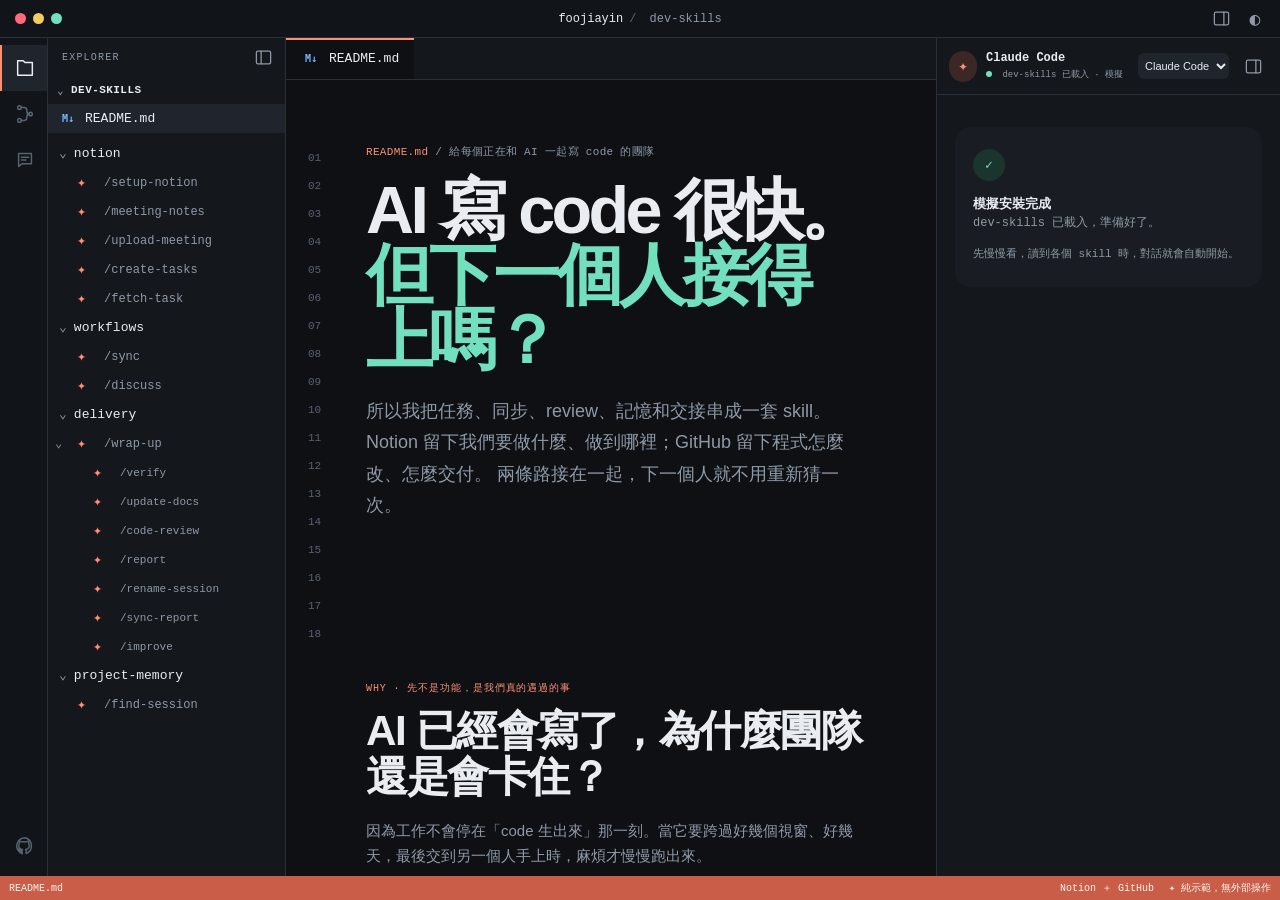
==== commit 528a3675: "site: make opening handoff question clearer" ====
--- a/docs/site/index.html
+++ b/docs/site/index.html
@@ -143,7 +143,7 @@
               <div class="eyebrow">
                 <span>README.md</span> / 給每個正在和 AI 一起寫 code 的團隊
               </div>
-              <h1>AI 寫 code 很快。<br /><em>交付，還是得一起來。</em></h1>
+              <h1>AI 寫 code 很快。<br /><em>但下一個人接得上嗎？</em></h1>
               <p class="hero__lede">
                 所以我把任務、同步、review、記憶和交接串成一套 skill。 Notion
                 留下我們要做什麼、做到哪裡；GitHub 留下程式怎麼改、怎麼交付。
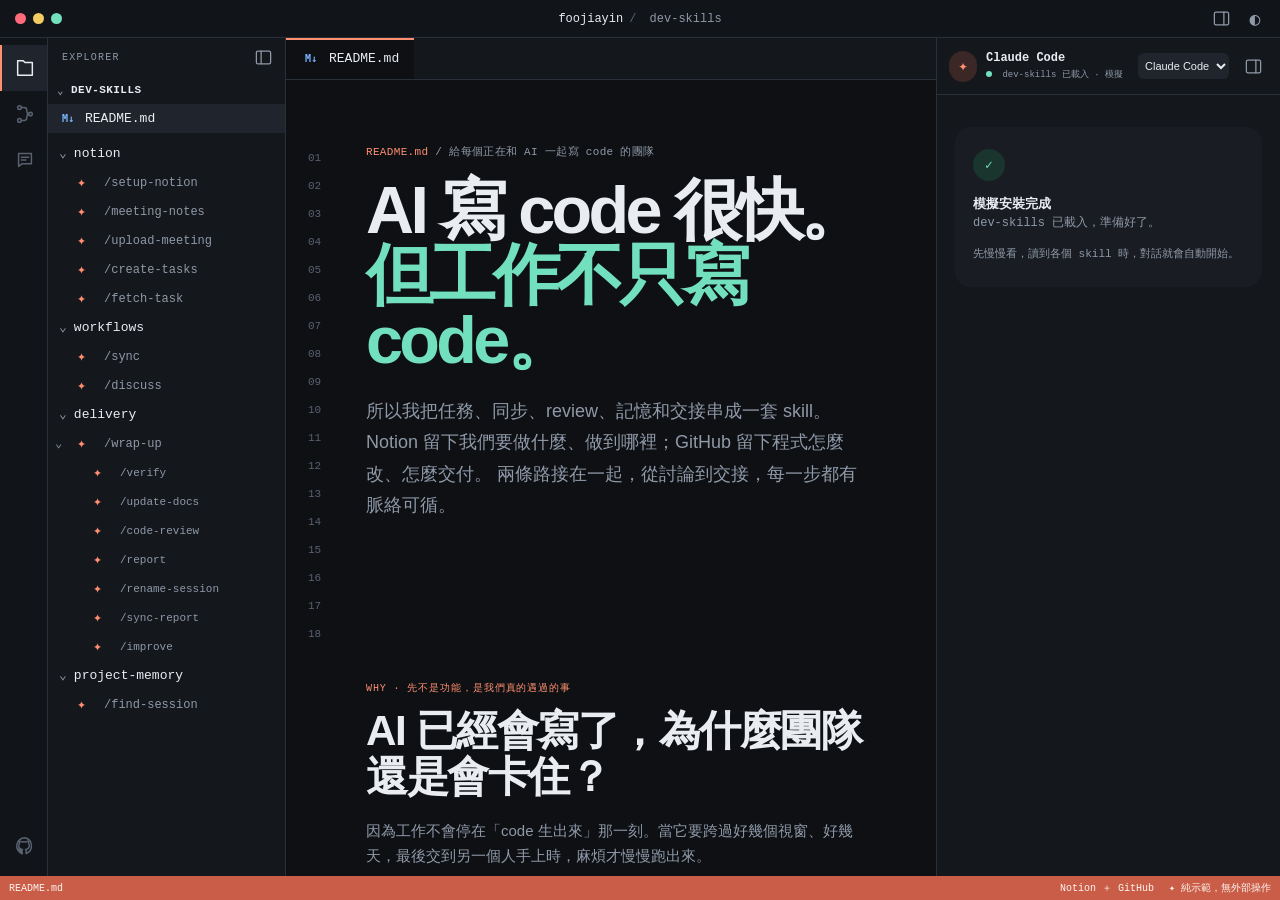
==== commit bda16f7d: "site: broaden opening to the whole workflow" ====
--- a/docs/site/index.html
+++ b/docs/site/index.html
@@ -143,11 +143,11 @@
               <div class="eyebrow">
                 <span>README.md</span> / 給每個正在和 AI 一起寫 code 的團隊
               </div>
-              <h1>AI 寫 code 很快。<br /><em>但下一個人接得上嗎？</em></h1>
+              <h1>AI 寫 code 很快。<br /><em>但工作不只寫 code。</em></h1>
               <p class="hero__lede">
                 所以我把任務、同步、review、記憶和交接串成一套 skill。 Notion
                 留下我們要做什麼、做到哪裡；GitHub 留下程式怎麼改、怎麼交付。
-                兩條路接在一起，下一個人就不用重新猜一次。
+                兩條路接在一起，從討論到交接，每一步都有脈絡可循。
               </p>
               <section class="why-block" aria-labelledby="why-title">
                 <div class="section-kicker">
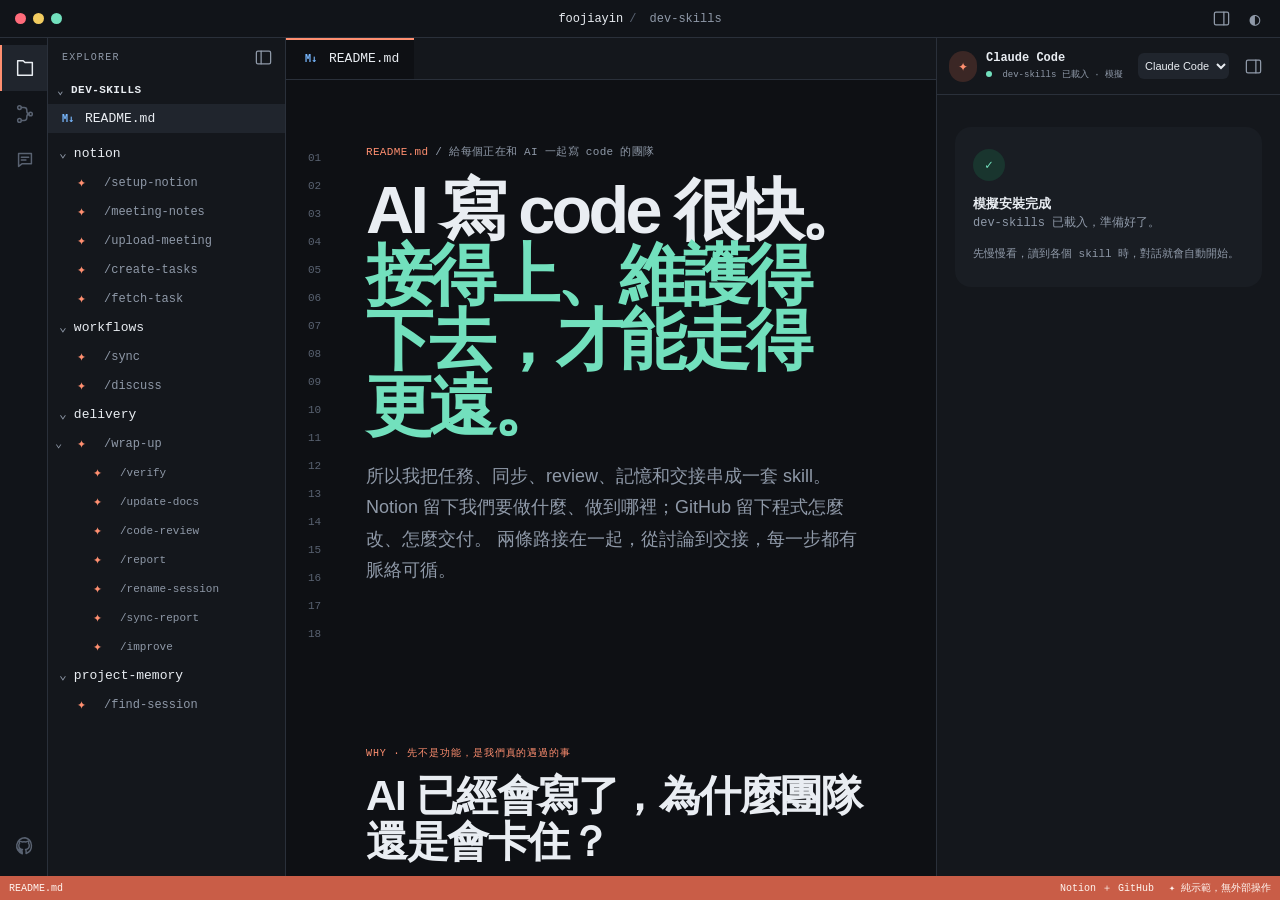
==== commit f57ef90d: "site: emphasize sustainable collaboration in headline" ====
--- a/docs/site/index.html
+++ b/docs/site/index.html
@@ -143,7 +143,7 @@
               <div class="eyebrow">
                 <span>README.md</span> / 給每個正在和 AI 一起寫 code 的團隊
               </div>
-              <h1>AI 寫 code 很快。<br /><em>但工作不只寫 code。</em></h1>
+              <h1>AI 寫 code 很快。<br /><em>接得上、維護得下去，才能走得更遠。</em></h1>
               <p class="hero__lede">
                 所以我把任務、同步、review、記憶和交接串成一套 skill。 Notion
                 留下我們要做什麼、做到哪裡；GitHub 留下程式怎麼改、怎麼交付。
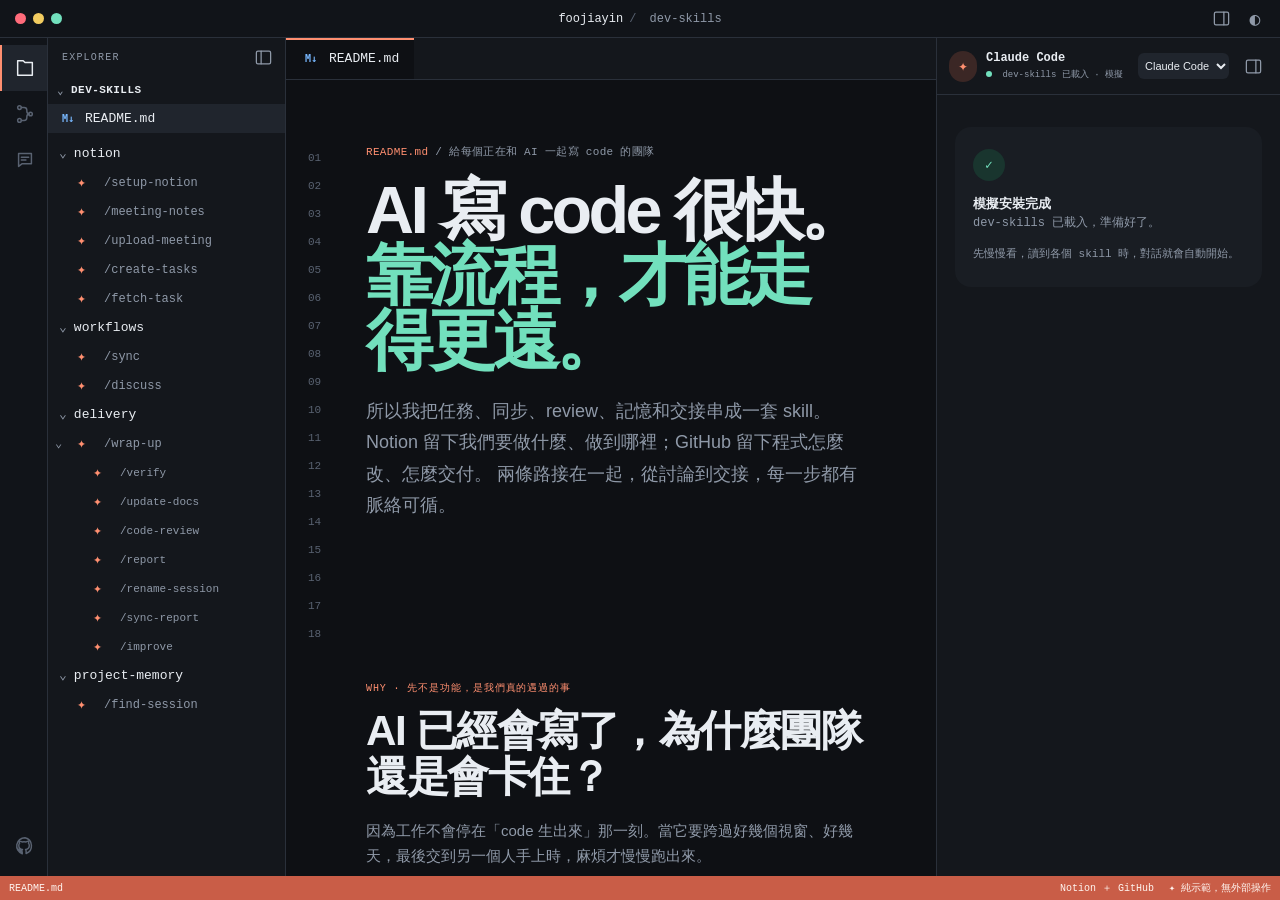
==== commit 19a09cde: "site: use process-focused opening line" ====
--- a/docs/site/index.html
+++ b/docs/site/index.html
@@ -143,7 +143,7 @@
               <div class="eyebrow">
                 <span>README.md</span> / 給每個正在和 AI 一起寫 code 的團隊
               </div>
-              <h1>AI 寫 code 很快。<br /><em>接得上、維護得下去，才能走得更遠。</em></h1>
+              <h1>AI 寫 code 很快。<br /><em>靠流程，才能走得更遠。</em></h1>
               <p class="hero__lede">
                 所以我把任務、同步、review、記憶和交接串成一套 skill。 Notion
                 留下我們要做什麼、做到哪裡；GitHub 留下程式怎麼改、怎麼交付。
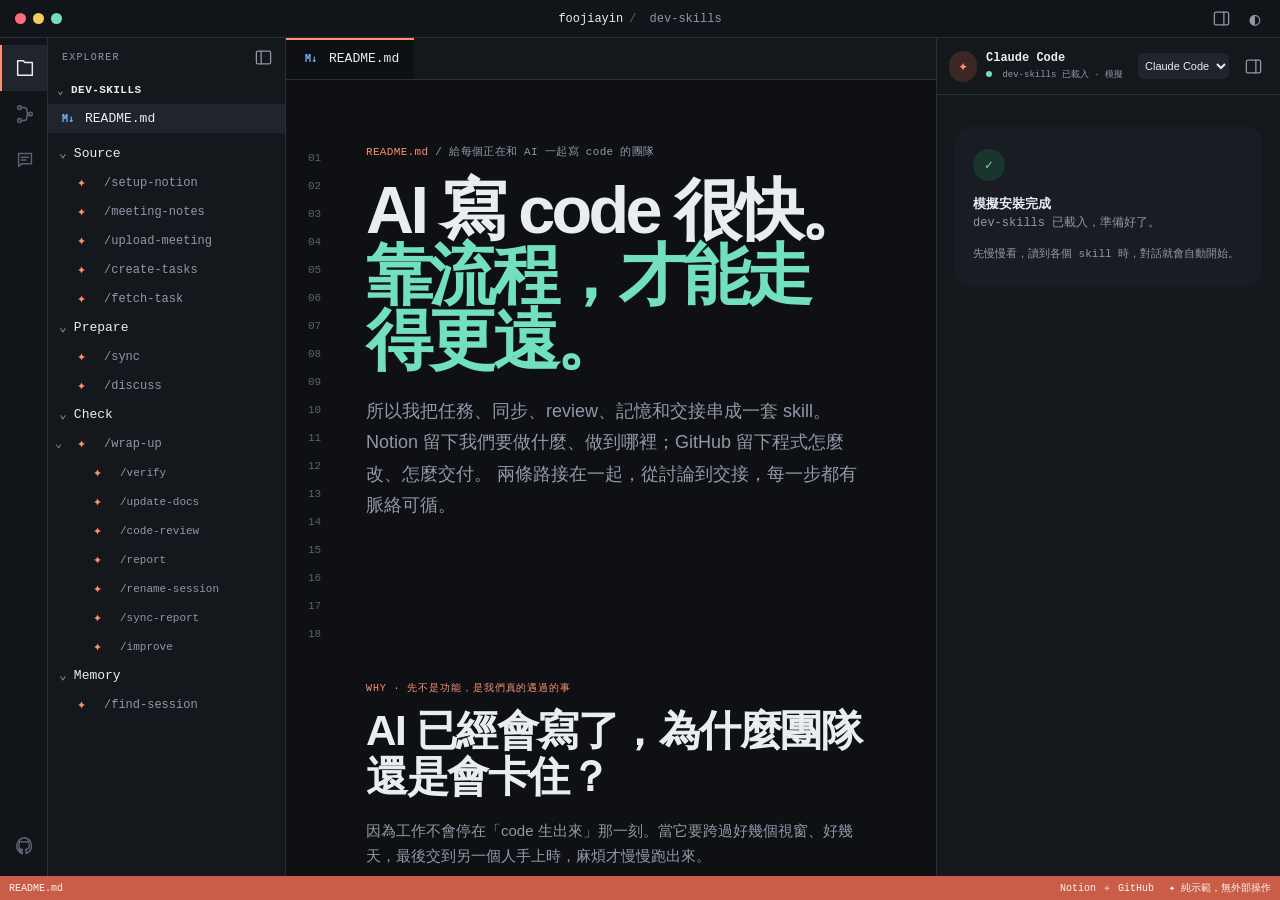
==== commit d900c868: "site: align navigation and stabilize heading typing" ====
--- a/docs/site/index.html
+++ b/docs/site/index.html
@@ -7,7 +7,7 @@
       name="description"
       content="dev-skills：把團隊協作護欄裝進 AI coding 工作流。"
     />
-    <title>dev-skills — AI coding 的協作工作台</title>
+    <title>dev-skills — 給 AI 的軟工實踐流程</title>
     <link rel="stylesheet" href="styles.css" />
     <link rel="stylesheet" href="markdown-view.css" />
   </head>
@@ -385,18 +385,12 @@
           <span>正在示範</span><b id="chat-skill"></b>
         </div>
         <div class="chat-lifecycle" aria-label="目前所在的工作階段">
-          <span
-            data-stage="source"
-            title="會議與需求"
-            aria-label="會議與需求"
-          ></span
-          ><span data-stage="task" title="任務" aria-label="任務"></span
-          ><span
-            data-stage="work"
-            title="實作與檢查"
-            aria-label="實作與檢查"
-          ></span
-          ><span data-stage="result" title="交付" aria-label="交付"></span>
+          <span data-stage="intake" title="討論與任務">Source</span>
+          <span data-stage="prepare" title="接上進度、確認方向">Prepare</span>
+          <span data-stage="check" title="驗證與複查">Check</span>
+          <span data-stage="handoff" title="收好這輪成果">Handoff</span>
+          <span data-stage="remember" title="找回工作脈絡">Memory</span>
+          <span data-stage="evolve" title="改善下一輪流程">Improve</span>
         </div>
         <div class="chat-ready" role="status">
           <span class="ready-mark" aria-hidden="true">✓</span
--- a/docs/site/styles.css
+++ b/docs/site/styles.css
@@ -123,6 +123,9 @@
 h1, h2, h3, p { margin-top: 0; }
 h1 { margin-bottom: 22px; font-family: -apple-system, BlinkMacSystemFont, "Segoe UI", sans-serif; font-size: clamp(40px, 5.2vw, 76px); line-height: .98; letter-spacing: -.055em; font-weight: 750; max-width: 880px; }
 h1 em { color: var(--mint); font-style: normal; }
+.is-title-typing .title-type-glyph { visibility: hidden; }
+.is-title-typing .title-type-glyph.is-revealed { visibility: visible; }
+@media (prefers-reduced-motion: reduce) { .is-title-typing .title-type-glyph { visibility: visible; } }
 h2 { margin-bottom: 17px; font-family: -apple-system, BlinkMacSystemFont, "Segoe UI", sans-serif; font-size: clamp(28px, 3.3vw, 50px); line-height: 1.1; letter-spacing: -.035em; max-width: 780px; }
 .hero__lede, .scene__intro { max-width: 720px; color: var(--muted); font-family: -apple-system, BlinkMacSystemFont, "Segoe UI", sans-serif; font-size: 16px; line-height: 1.75; }
 .hero__lede { font-size: 18px; max-width: 760px; }
@@ -783,9 +786,9 @@
 .chat-ready p { font-size: 12px; line-height: 1.7; }
 .chat-ready small { display: block; font-size: 11px; line-height: 1.8; }
 .agent-panel.is-reading .chat-header small i { background: var(--mint); }
-.chat-lifecycle { display: flex; justify-content: space-between; gap: 12px; min-height: 36px; padding: 4px 12px 8px; }
-.chat-lifecycle > span { position: relative; flex: 1; padding: 6px 2px; font: 11px/1.4 ui-monospace, SFMono-Regular, Menlo, monospace; }
-.chat-lifecycle > span:not(:last-child)::after { content: "›"; position: absolute; right: -10px; color: var(--faint); }
+.chat-lifecycle { display: flex; justify-content: space-between; gap: 4px; min-height: 36px; padding: 4px 12px 8px; }
+.chat-lifecycle > span { position: relative; flex: 1; min-width: 0; padding: 6px 1px; font: 11px/1.4 ui-monospace, SFMono-Regular, Menlo, monospace; }
+.chat-lifecycle > span:not(:last-child)::after { content: "›"; position: absolute; right: -6px; color: var(--faint); }
 .chat-lifecycle svg, .lifecycle-node i svg { width: 20px; height: 20px; fill: none; stroke: currentColor; stroke-width: 1.6; stroke-linecap: round; stroke-linejoin: round; }
 .chat-skill-event { background: none; border: 0; border-radius: 0; }
 .chat-skill-event .event-body { color: var(--text); }
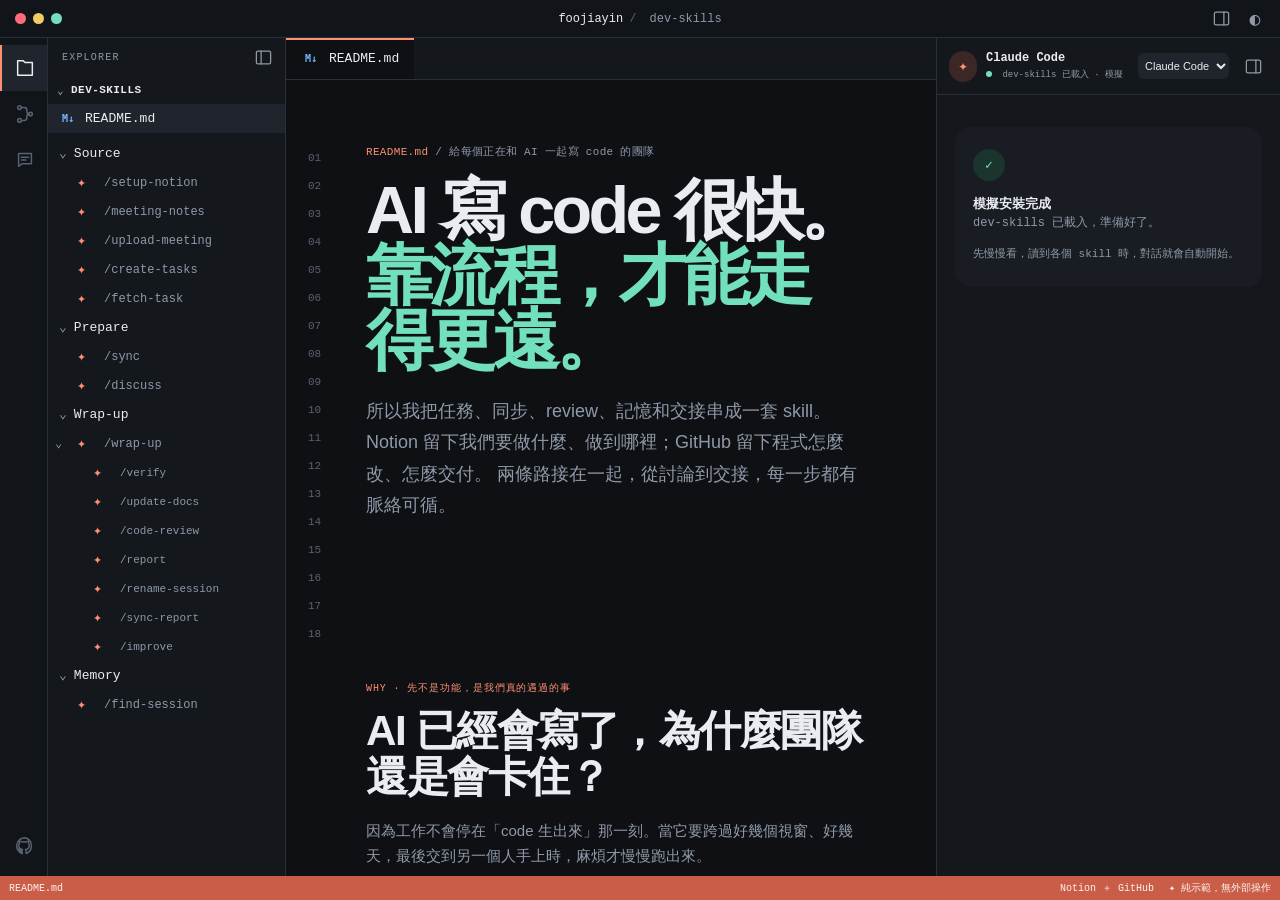
==== commit 07b01c78: "site: refine interactive guide and add install demo Session: 2026-09-25-interactive-dev-skills-site " ====
--- a/docs/site/index.html
+++ b/docs/site/index.html
@@ -5,7 +5,15 @@
     <meta name="viewport" content="width=device-width, initial-scale=1" />
     <meta
       name="description"
-      content="dev-skills：把團隊協作護欄裝進 AI coding 工作流。"
+      content="AI 寫 code 很快，但工作不會停在 code 生出來那一刻。dev-skills 把需求、同步、驗證、交接與改進，串成 AI 能走完的流程。"
+    />
+    <meta
+      property="og:description"
+      content="AI 寫 code 很快，但工作不會停在 code 生出來那一刻。dev-skills 把需求、同步、驗證、交接與改進，串成 AI 能走完的流程。"
+    />
+    <meta
+      name="twitter:description"
+      content="AI 寫 code 很快，但工作不會停在 code 生出來那一刻。dev-skills 把需求、同步、驗證、交接與改進，串成 AI 能走完的流程。"
     />
     <title>dev-skills — 給 AI 的軟工實踐流程</title>
     <link rel="stylesheet" href="styles.css" />
@@ -387,10 +395,8 @@
         <div class="chat-lifecycle" aria-label="目前所在的工作階段">
           <span data-stage="intake" title="討論與任務">Source</span>
           <span data-stage="prepare" title="接上進度、確認方向">Prepare</span>
-          <span data-stage="check" title="驗證與複查">Check</span>
-          <span data-stage="handoff" title="收好這輪成果">Handoff</span>
+          <span data-stage="wrap-up" title="驗證、交接與改進">Wrap-up</span>
           <span data-stage="remember" title="找回工作脈絡">Memory</span>
-          <span data-stage="evolve" title="改善下一輪流程">Improve</span>
         </div>
         <div class="chat-ready" role="status">
           <span class="ready-mark" aria-hidden="true">✓</span
--- a/docs/site/styles.css
+++ b/docs/site/styles.css
@@ -316,6 +316,8 @@
 .chat-thread { flex: 1; overflow-y: auto; padding: 15px 12px 8px; }
 .chat-message { margin-bottom: 17px; animation: message-in .28s ease-out both; }
 @keyframes message-in { from { opacity: 0; transform: translateY(5px); } to { opacity: 1; transform: none; } }
+.chat-message--user { animation: user-send .32s cubic-bezier(.16,1,.3,1) both; }
+@keyframes user-send { from { opacity: 0; transform: translateY(16px); } to { opacity: 1; transform: none; } }
 .chat-message__role { display: flex; align-items: center; gap: 7px; margin-bottom: 6px; color: var(--faint); font-size: 9px; letter-spacing: .07em; text-transform: uppercase; }
 .chat-message__role i { width: 16px; height: 16px; display: grid; place-items: center; background: var(--panel-3); color: var(--muted); font-style: normal; font-size: 9px; }
 .chat-message--assistant .chat-message__role i { background: var(--accent-soft); color: var(--accent);  border-radius: 5px; }
@@ -335,6 +337,8 @@
 .chat-compose { margin: 0 10px 7px; min-height: 42px; padding: 6px 7px 6px 10px; display: flex; align-items: center; gap: 8px; border: 0; background: var(--bg); color: var(--faint);  border-radius: 16px; }
 .chat-compose > span { color: var(--mint); }
 .chat-compose div { flex: 1; }
+.chat-compose.is-composing { color: var(--text); background: var(--panel-3); }
+.chat-compose.is-composing div::after { content: ""; display: inline-block; width: 6px; height: 13px; margin-left: 3px; vertical-align: -2px; background: var(--mint); animation: caret-blink .75s step-end infinite; }
 .chat-compose button { width: 26px; height: 26px; border: 0; background: var(--panel-3); color: var(--faint); }
 .chat-source { margin: 0 11px 10px; color: var(--faint); font-size: 8px; line-height: 1.4; }
 
@@ -500,6 +504,26 @@
 .chapter-heading { padding: 70px 48px 42px; max-width: 1040px; margin: 0 auto; }
 .chapter-heading h2 { font-size: clamp(29px, 3vw, 44px); line-height: 1.3; }
 .chapter-heading p { color: var(--muted); font: 16px/1.85 -apple-system, BlinkMacSystemFont, "Segoe UI", sans-serif; }
+.install-ending { min-height: min(100vh, 790px); padding-top: clamp(90px, 12vh, 150px); padding-bottom: 120px; }
+.install-ending > p { max-width: 640px; }
+.install-ending > p code { color: var(--accent); font-size: .9em; }
+.install-method { display: grid; grid-template-columns: repeat(2,minmax(0,1fr)); gap: clamp(24px, 4vw, 58px); margin: 44px 0 36px; max-width: 800px; }
+.install-method > div { padding-top: 18px; border-top: 1px solid var(--border); }
+.install-method h3 { margin: 0; font-size: 20px; }
+.install-method p { margin: 10px 0 18px; font-size: 14px; }
+.install-method small { display: block; margin-top: 15px; color: var(--muted); font-size: 12px; }
+.install-commands { display: grid; gap: 8px; }
+.install-commands code { display: block; padding: 10px 12px; background: var(--panel-2); color: var(--text); border-radius: 5px; font: 12px/1.6 ui-monospace, SFMono-Regular, Menlo, monospace; overflow-wrap: anywhere; }
+.install-guide, .install-readme { color: var(--accent); text-decoration: none; font-size: 14px; }
+.install-guide:hover, .install-readme:hover { text-decoration: underline; }
+.install-actions { display: flex; flex-wrap: wrap; align-items: center; justify-content: center; gap: 18px 26px; }
+.install-download { display: inline-flex; justify-content: center; align-items: center; gap: 12px; min-height: 48px; padding: 10px 20px; border: 0; border-radius: 8px; background: var(--accent); color: var(--on-accent); text-decoration: none; font: 700 14px/1.5 -apple-system, BlinkMacSystemFont, "Segoe UI", sans-serif; cursor: pointer; transition: transform .2s ease, background .2s ease; }
+.install-download:hover { transform: translateY(-2px); background: color-mix(in srgb, var(--accent) 88%, var(--text)); }
+.install-download.is-complete { background: var(--mint); color: var(--on-color); }
+@media (max-width: 700px) {
+  .install-method { grid-template-columns: minmax(0,1fr); gap: 26px; }
+  .install-ending { min-height: 0; padding-bottom: 90px; }
+}
 .demo-scene { padding: 46px 48px 80px; min-height: calc(100vh - 100px); }
 .demo-scene h2 { font-size: clamp(25px, 2.6vw, 38px); line-height: 1.35; letter-spacing: -.025em; }
 .demo-eyebrow { display: flex; align-items: center; flex-wrap: wrap; gap: 12px; justify-content: space-between; margin-bottom: 26px; }
@@ -1247,42 +1271,70 @@
 .notion-return__step span { display: block; margin-top: 3px; color: var(--muted); font-size: 11px; line-height: 1.5; }
 .handoff-return { line-height: 2; color: var(--muted); font-size: 15px; }
 .handoff-return b { display: block; color: var(--method-orange); font-weight: 500; }
-.memory-question { margin-bottom: 24px; }
-.memory-architecture article { display: grid; grid-template-columns: minmax(110px,.65fr) minmax(0,1.6fr); gap: 10px 24px; padding: 24px; background: var(--panel-2); border-radius: 6px; }
-.memory-layer { grid-row: span 3; color: var(--method-orange); font-size: 13px; line-height: 1.8; }
-.memory-architecture h3 { margin: 0; font-size: 18px; }
+.memory-question { margin-bottom: 28px; font-size: 18px; }
+.memory-architecture { max-width: 820px; }
+.memory-tier { display: grid; grid-template-columns: minmax(0,1fr) minmax(210px,.9fr); align-items: center; gap: 30px; padding: 28px 30px; border-radius: 8px; }
+.memory-tier--team { background: var(--panel-2); }
+.memory-tier--work { background: var(--panel-3); margin-left: 42px; }
+.memory-tier--session { background: var(--panel-2); margin-left: 84px; }
+.memory-tier__copy { min-width: 0; }
+.memory-layer { display: block; margin-bottom: 10px; color: var(--method-orange); font: 650 11px/1.5 ui-monospace, SFMono-Regular, Menlo, monospace; letter-spacing: .06em; }
+.memory-architecture h3 { margin: 0 0 8px; font-size: 19px; }
 .memory-architecture p { margin: 0; color: var(--muted); }
-.memory-architecture a { background: var(--panel-3); justify-self: start; }
-.memory-file-links { display: flex; flex-wrap: wrap; gap: 16px; }
-.memory-layer-link { padding: 14px 24px; color: var(--muted); font-size: 12px; line-height: 1.8; }
-.memory-lookup { margin-top: 32px; }
-.learning-evidence { display: flex; align-items: center; gap: 16px; margin-top: 30px; color: var(--method-orange); }
-.learning-evidence > span:not(.learning-evidence-plus, .learning-evidence-arrow) { display: grid; gap: 3px; font-size: 14px; font-weight: 650; }
-.learning-evidence small { color: var(--muted); font-size: 12px; font-weight: 400; }
-.learning-evidence-plus, .learning-evidence-arrow { color: var(--muted); font-size: 20px; }
-.learning-evidence-arrow { margin-left: auto; color: var(--method-orange); }
-.learning-cycle { position: relative; display: grid; grid-template-columns: 1fr 1fr; gap: 24px 40px; padding: 24px 0; }
-.learning-cycle > div { padding: 16px 0; }
-.learning-cycle > div > .method-symbol { margin-bottom: 14px; }
-.learning-cycle > div:nth-child(3) { grid-row: 2; grid-column: 2; }
-.learning-cycle > div:nth-child(4) { grid-row: 2; grid-column: 1; }
-.learning-cycle > div::after { position: absolute; color: var(--method-orange); font-size: 21px; line-height: 24px; }
-.learning-cycle > div:nth-child(1)::after { content: "→"; right: -30px; top: 14px; }
-.learning-cycle > div:nth-child(2)::after { content: "↓"; bottom: -24px; left: 50%; }
-.learning-cycle > div:nth-child(3)::after { content: "←"; left: -30px; top: 14px; }
-.learning-cycle > div:nth-child(4)::after { content: "↑"; top: -25px; left: 50%; }
-.learning-cycle > div > span { font-size: 19px; }
-.learning-cycle > div > p { margin: 8px 0 0; color: var(--muted); }
-.learning-cycle .learning-decision > span { color: var(--method-orange); }
-.learning-cycle .method-stage.is-current > span { color: var(--method-orange); }
-.learning-cycle .method-stage.is-done > span { color: var(--mint); }
-.learning-cycle .method-actions { gap: 8px; }
-.learning-return { position: absolute; left: calc(50% - 16px); top: calc(50% - 24px); font-size: 32px; color: var(--method-orange); }
+.memory-architecture .memory-tier__copy > a { margin-top: 16px; }
+.memory-database { display: grid; grid-template-columns: 50px 1fr 1fr; overflow: hidden; border-radius: 5px; background: var(--bg); font-size: 11px; }
+.memory-database > * { padding: 11px 7px; border-bottom: 1px solid var(--border); font-weight: 400; }
+.memory-database > :nth-child(n+4) { border-bottom: 0; }
+.memory-database span { color: var(--method-orange); }
+.memory-database b { color: var(--text); }
+.memory-workflow { display: grid; justify-items: center; gap: 4px; }
+.memory-workflow__input { display: flex; gap: 8px; font: 12px/1.4 ui-monospace, SFMono-Regular, Menlo, monospace; }
+.memory-workflow__input span { padding: 5px 10px; color: var(--method-orange); background: var(--bg); border-radius: 4px; }
+.memory-workflow__arrow { color: var(--method-orange); font-size: 19px; }
+.memory-report-sheet { width: min(100%,260px); padding: 12px; background: var(--bg); border-radius: 5px; }
+.memory-report-sheet b { display: block; margin-bottom: 9px; color: var(--text); font: 650 13px/1.5 ui-monospace, SFMono-Regular, Menlo, monospace; }
+.memory-report-sheet > div { display: grid; gap: 3px; color: var(--muted); font: 11px/1.5 ui-monospace, SFMono-Regular, Menlo, monospace; }
+.memory-report-sheet > div span { white-space: nowrap; }
+.memory-report-sheet small { font-size: 10px; opacity: .7; }
+.memory-report-sheet a { display: block; margin-top: 10px; width: 100%; justify-content: center; background: var(--panel-2); }
+.memory-transcript { display: grid; gap: 6px; font-size: 12px; color: var(--muted); }
+.memory-transcript span { display: flex; gap: 10px; align-items: baseline; padding: 7px 10px; background: var(--bg); border-radius: 4px; }
+.memory-transcript i { color: var(--method-orange); font-style: normal; font-weight: 700; }
+.memory-transfer { display: flex; justify-content: space-between; gap: 12px; padding: 12px 22px 12px 60px; color: var(--method-orange); font-size: 11px; }
+.memory-transfer--deep { padding-left: 104px; color: var(--muted); }
+.memory-lookup { margin-top: 42px; }
+.learning-route { max-width: 820px; margin-top: 42px; }
+.learning-steps { display: grid; grid-template-columns: repeat(4,minmax(0,1fr)); gap: 26px; }
+.learning-steps > .method-stage { position: relative; min-width: 0; padding: 0 8px 18px; text-align: center; }
+.learning-steps > .method-stage:not(:last-child)::after { content: ""; position: absolute; top: 23px; left: calc(50% + 24px); width: calc(100% - 22px); height: 2px; background: var(--border); transition: background .4s ease; }
+.learning-steps > .method-stage.is-current:not(:last-child)::after { background: var(--method-orange); }
+.learning-steps > .method-stage.is-done:not(:last-child)::after { background: var(--mint); }
+.learning-steps .method-symbol { position: relative; z-index: 1; box-sizing: border-box; display: block; width: 48px; height: 48px; padding: 12px; margin: 0 auto 16px; color: var(--text); background: var(--panel-2); border-radius: 6px; transition: color .4s ease, box-shadow .4s ease; }
+.learning-steps > .method-stage.is-current .method-symbol { color: var(--method-orange); box-shadow: 0 0 0 4px color-mix(in srgb, var(--method-orange) 18%, transparent); }
+.learning-steps > .method-stage.is-done .method-symbol { color: var(--mint); }
+.learning-route .method-stage > span { display: block; font-size: 16px; font-weight: 650; line-height: 1.4; }
+.learning-route .method-stage p { margin: 9px 0 0; color: var(--muted); font-size: 12px; line-height: 1.7; }
+.learning-decision > span { color: var(--method-orange); }
+.learning-route { --branch-line: var(--border); }
+.learning-route:has(.learning-decision.is-current) { --branch-line: var(--method-orange); }
+.learning-route:has(.learning-decision.is-done) { --branch-line: var(--mint); }
+.learning-destinations { position: relative; display: grid; grid-template-columns: repeat(5,minmax(0,1fr)); gap: 8px; margin: 55px 0 12px; }
+.learning-destinations::before { content: ""; position: absolute; left: 10%; right: 10%; top: -18px; height: 1px; background: var(--branch-line); transition: background .4s ease; }
+.learning-destinations::after { content: ""; position: absolute; left: 62.5%; top: -54px; height: 36px; width: 1px; background: var(--branch-line); transition: background .4s ease; }
+.learning-destinations span { position: relative; display: grid; align-content: start; gap: 3px; min-width: 0; padding: 12px 8px; background: var(--panel-2); border-radius: 4px; }
+.learning-destinations span::before { content: ""; position: absolute; left: 50%; top: -18px; height: 18px; width: 1px; background: var(--branch-line); transition: background .4s ease; }
+.learning-destinations b { color: var(--text); font-size: 13px; }
+.learning-destinations small { color: var(--muted); font-size: 11px; }
+.learning-document { margin-top: 24px; }
 .learning-note { color: var(--muted); }
 @container (max-width: 540px) {
   .method-split { grid-template-columns: minmax(0,1fr); gap: 20px; }
-  .learning-evidence { flex-wrap: wrap; gap: 10px 14px; }
-  .learning-evidence-arrow { display: none; }
+  .learning-steps { grid-template-columns: repeat(2,minmax(0,1fr)); gap: 8px 20px; }
+  .learning-steps > .method-stage:nth-child(2)::after { display: none; }
+  .learning-destinations { grid-template-columns: repeat(2,minmax(0,1fr)); margin-top: 24px; padding-left: 20px; }
+  .learning-destinations::before { left: 5px; right: auto; top: 0; bottom: 0; height: auto; width: 1px; }
+  .learning-destinations::after { display: none; }
+  .learning-destinations span::before { left: -15px; top: 50%; width: 15px; height: 1px; }
   .method-split > .document-preview { max-width: 340px; }
   .quality-rail > .method-stage { grid-template-columns: 40px minmax(0,1fr); gap: 14px; }
   .quality-label { width: 40px; height: 40px; font-size: 12px; }
@@ -1293,8 +1345,8 @@
   .handoff-rail::before { left: 19px; }
   .handoff-rail::after { left: 19px; }
   .method-review-team .review-team { grid-template-columns: repeat(2,minmax(0,1fr)); }
-  .memory-architecture article { grid-template-columns: minmax(0,1fr); padding: 20px; }
-  .memory-layer { grid-row: auto; }
+  .memory-tier { grid-template-columns: minmax(0,1fr); gap: 18px; padding: 20px; margin-left: 0; }
+  .memory-transfer, .memory-transfer--deep { padding-left: 16px; }
   .delivery-choices { gap: 8px; }
 }
 @media (prefers-reduced-motion: reduce) {
